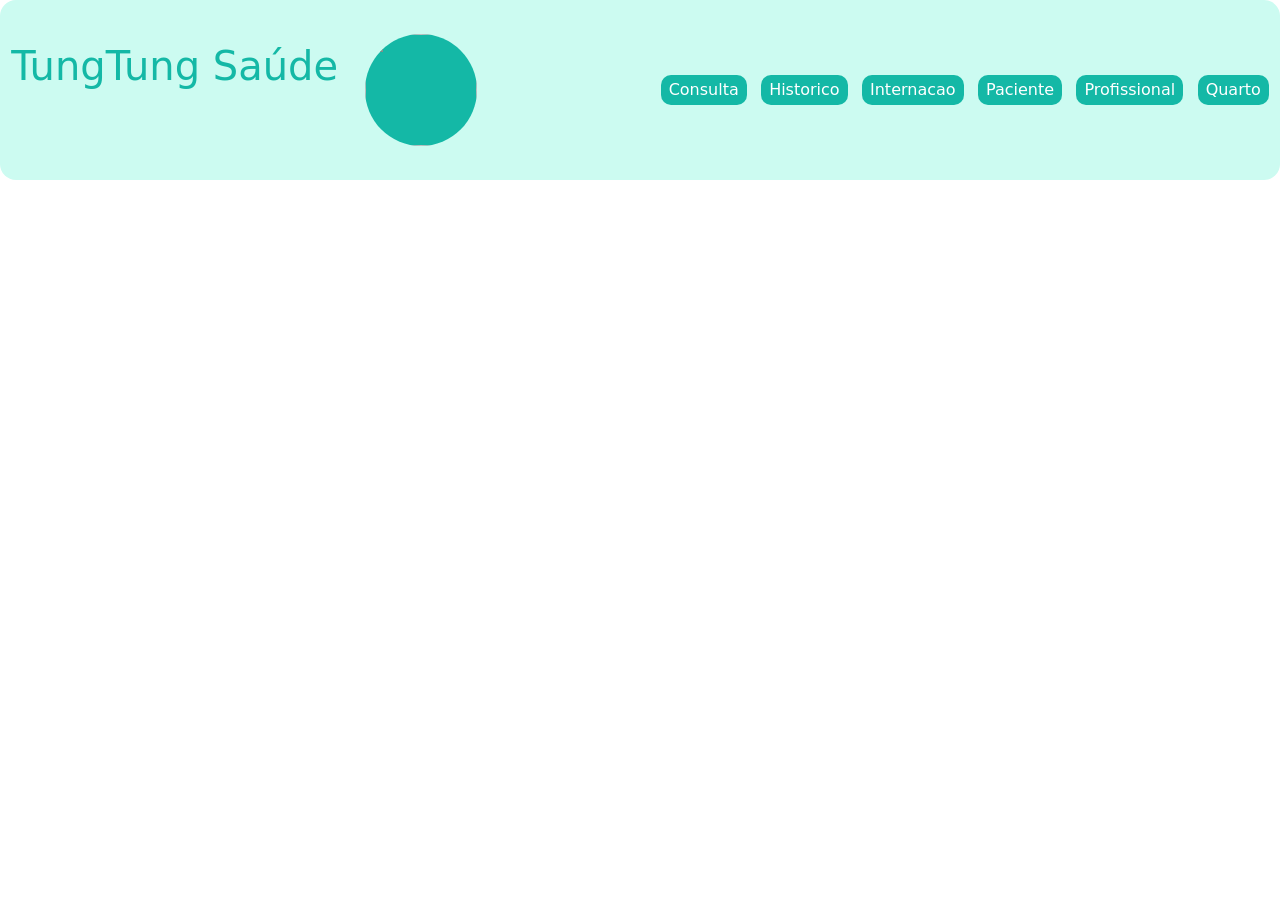
==== frontend/pages/consulta.html @ 8157d256 "feat: Cria estrutura base de consulta.html e injeta header-base" ====
<!DOCTYPE html>
<html lang="en">
<head>
    <meta charset="UTF-8">
    <meta name="viewport" content="width=device-width, initial-scale=1.0">
    <title>Document</title>
    <link rel="stylesheet" href="../assets/css/style.css">
    <link rel="stylesheet" href="../assets/css/pages/consulta.css">
    <script type="module" defer src="../assets/js/script.js"></script>
    <script type="module" defer src="../assets/js/pages/consulta.js"></script>
</head>
<body>
<div data-componente="header-base"></div>

</footer>
</body>
</html>
---- frontend/assets/css/style.css ----
/* reset */
@import url(reset.css);


/* carrega variaveis */
@import url(var.css);

/* carrega estruturas base */
@import url(estruturas-base/footer.css);
@import url(estruturas-base/header.css);
@import url(estruturas-base/main.css);
@import url(estruturas-base/nav.css);
@import url(estruturas-base/section.css);

/* Bootstrap */
@import url("https://cdn.jsdelivr.net/npm/bootstrap@5.3.8/dist/css/bootstrap.min.css");

/* Carrega componentes */
@import url(componentes/botao-base.css);
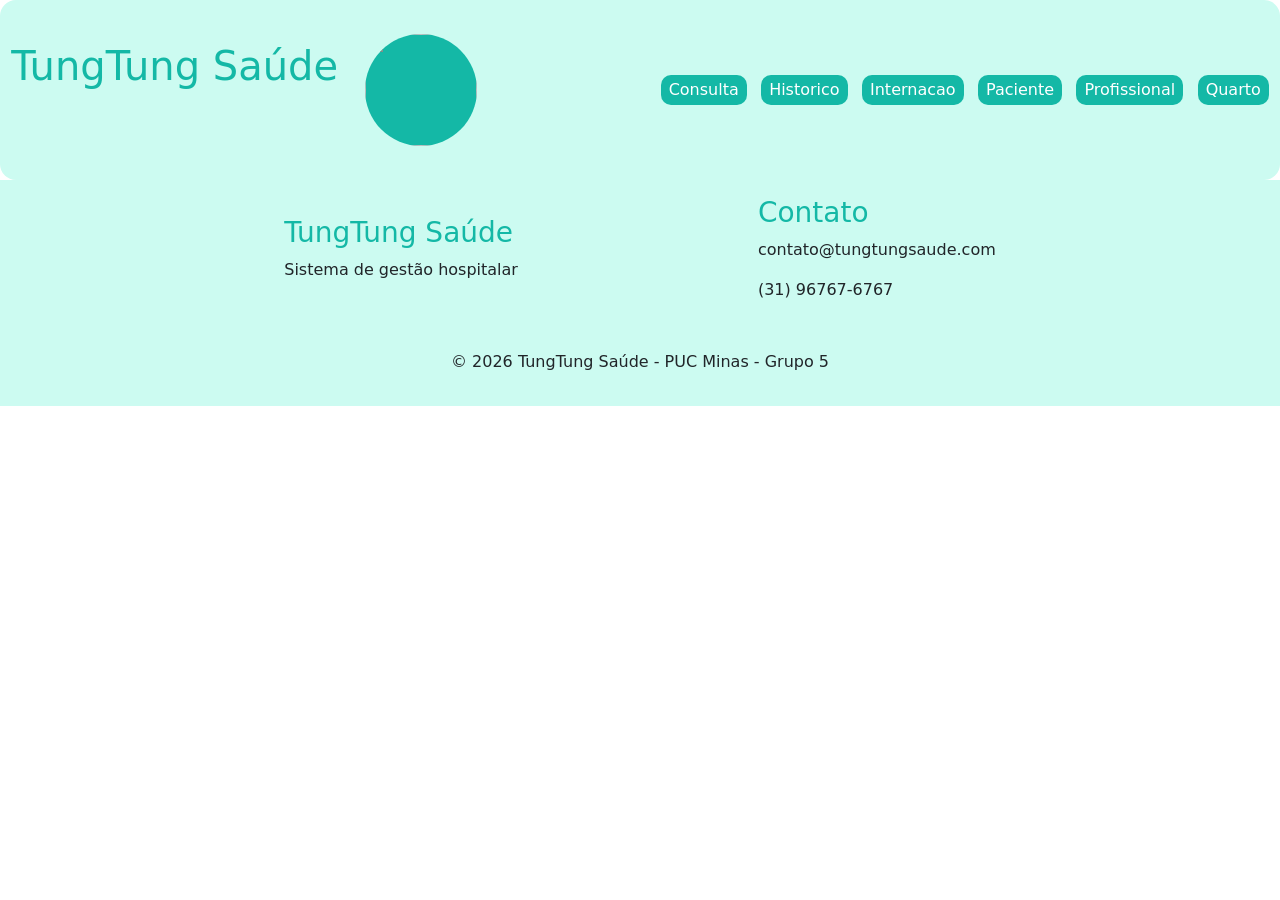
==== commit 8644a91b: "feat: Adiciona header-base e footer-base" ====
--- a/frontend/pages/consulta.html
+++ b/frontend/pages/consulta.html
@@ -10,8 +10,8 @@
     <script type="module" defer src="../assets/js/pages/consulta.js"></script>
 </head>
 <body>
-<div data-componente="header-base"></div>
-
-</footer>
+    <div data-componente="header-base"></div>
+    <main></main>
+    <div data-componente="footer-base"></div>
 </body>
-</html>+</html>
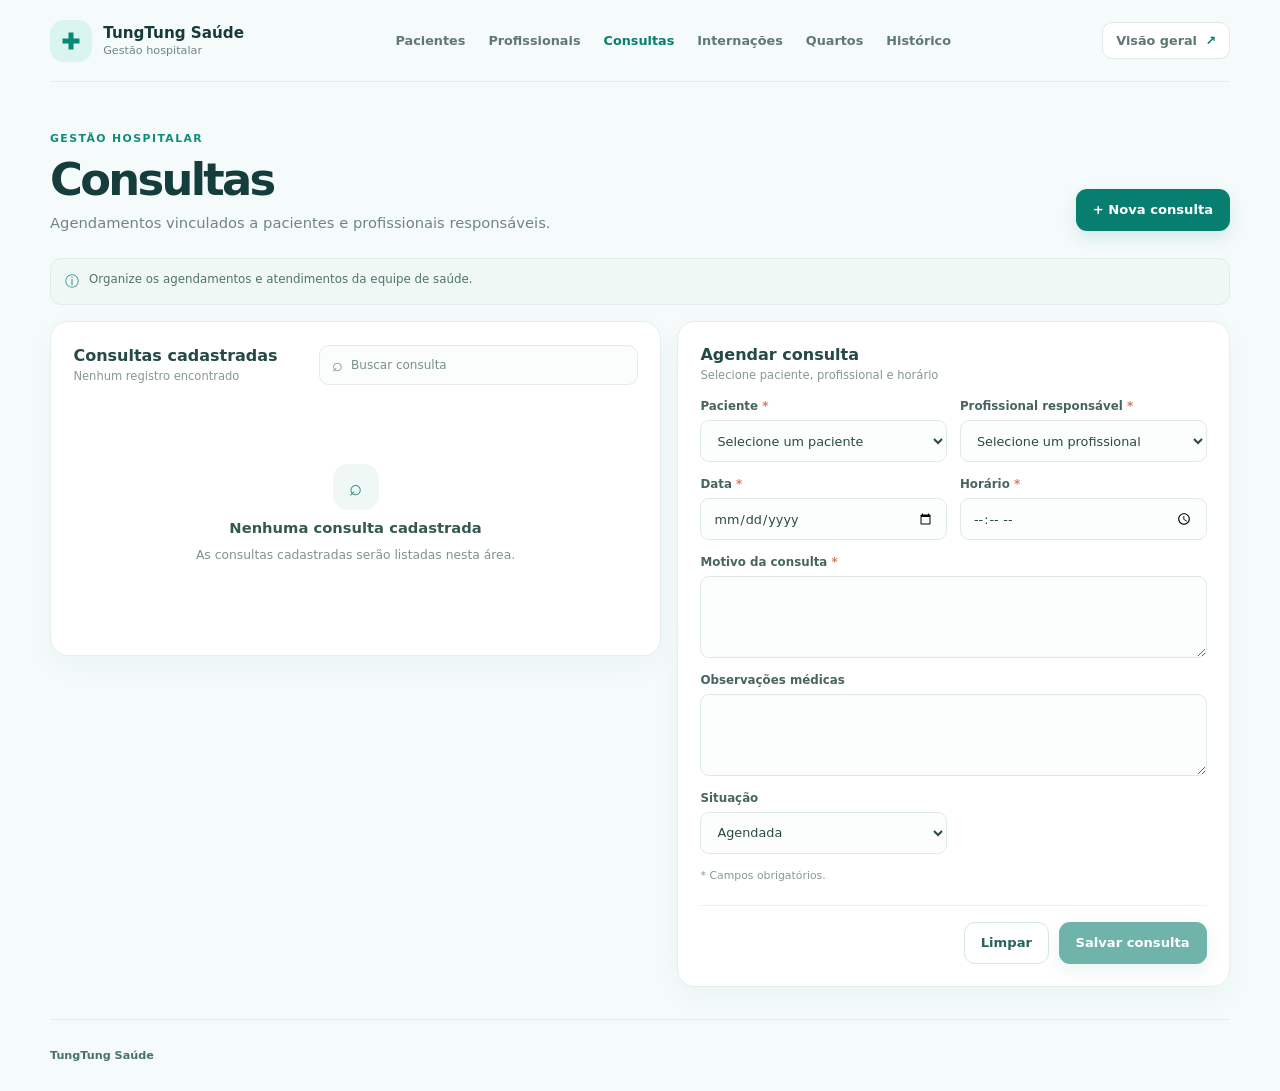
==== commit 99aaa7e9: "Add files via upload" ====
--- a/frontend/pages/consulta.html
+++ b/frontend/pages/consulta.html
@@ -1,17 +1,47 @@
 <!DOCTYPE html>
-<html lang="en">
+<html lang="pt-BR">
 <head>
     <meta charset="UTF-8">
     <meta name="viewport" content="width=device-width, initial-scale=1.0">
-    <title>Document</title>
+    <meta name="theme-color" content="#f4fbfa">
+    <title>Consultas | TungTung Saúde</title>
     <link rel="stylesheet" href="../assets/css/style.css">
-    <link rel="stylesheet" href="../assets/css/pages/consulta.css">
-    <script type="module" defer src="../assets/js/script.js"></script>
-    <script type="module" defer src="../assets/js/pages/consulta.js"></script>
 </head>
-<body>
-    <div data-componente="header-base"></div>
-    <main></main>
-    <div data-componente="footer-base"></div>
+<body class="hospital-page">
+    <a class="app-skip-link" href="#app-content">Pular para o conteúdo</a>
+    <header class="app-topbar">
+        <a class="app-brand" href="../index.html"><span class="app-brand__mark" aria-hidden="true"><svg viewBox="0 0 48 48" focusable="false"><path d="M19 7h10v12h12v10H29v12H19V29H7V19h12z" /></svg></span><span><strong>TungTung Saúde</strong><small>Gestão hospitalar</small></span></a>
+        <nav class="app-nav" aria-label="Navegação principal">
+            <a href="paciente.html">Pacientes</a><a href="profissional.html">Profissionais</a><a href="consulta.html" aria-current="page">Consultas</a><a href="internacao.html">Internações</a><a href="quarto.html">Quartos</a><a href="historico.html">Histórico</a>
+        </nav>
+        <a class="app-home-link" href="../index.html">Visão geral <span aria-hidden="true">↗</span></a>
+    </header>
+    <main id="app-content" class="app-main">
+        <div class="app-heading"><div><p class="app-eyebrow">GESTÃO HOSPITALAR</p><h1>Consultas</h1><p class="app-heading__description">Agendamentos vinculados a pacientes e profissionais responsáveis.</p></div><a class="app-button app-button--primary" href="#cadastro">+ Nova consulta</a></div>
+        <div class="app-info-notice"><span aria-hidden="true">ⓘ</span><span>Organize os agendamentos e atendimentos da equipe de saúde.</span></div>
+        <div class="app-content-grid">
+            <section class="app-panel" aria-labelledby="consultation-list-title">
+                <div class="app-toolbar"><div><h2>Consultas cadastradas</h2><p class="app-record-count">Nenhum registro encontrado</p></div><label class="app-search"><span aria-hidden="true">⌕</span><span class="visually-hidden">Buscar consulta</span><input type="search" aria-label="Busca de consultas"></label></div>
+                <div class="app-empty"><span class="app-empty__icon" aria-hidden="true">⌕</span><strong>Nenhuma consulta cadastrada</strong><p>As consultas cadastradas serão listadas nesta área.</p></div>
+            </section>
+            <section id="cadastro" class="app-panel" aria-labelledby="consultation-form-title">
+                <div class="app-toolbar"><div><h2 id="consultation-form-title">Agendar consulta</h2><p class="app-record-count">Selecione paciente, profissional e horário</p></div></div>
+                <form class="app-form app-form--plain" aria-label="Formulário de consulta">
+                    <div class="app-form__fields">
+                        <div class="app-field"><label for="consultation-patient">Paciente <span aria-hidden="true">*</span></label><select id="consultation-patient" name="patient" required><option value="" selected>Selecione um paciente</option></select></div>
+                        <div class="app-field"><label for="consultation-professional">Profissional responsável <span aria-hidden="true">*</span></label><select id="consultation-professional" name="professional" required><option value="" selected>Selecione um profissional</option></select></div>
+                        <div class="app-field"><label for="consultation-date">Data <span aria-hidden="true">*</span></label><input id="consultation-date" name="date" type="date" required></div>
+                        <div class="app-field"><label for="consultation-time">Horário <span aria-hidden="true">*</span></label><input id="consultation-time" name="time" type="time" required></div>
+                        <div class="app-field app-field--wide"><label for="consultation-reason">Motivo da consulta <span aria-hidden="true">*</span></label><textarea id="consultation-reason" name="reason" rows="2" required></textarea></div>
+                        <div class="app-field app-field--wide"><label for="consultation-notes">Observações médicas</label><textarea id="consultation-notes" name="notes" rows="2"></textarea></div>
+                        <div class="app-field"><label for="consultation-status">Situação</label><select id="consultation-status" name="status"><option>Agendada</option><option>Realizada</option><option>Cancelada</option></select></div>
+                    </div>
+                    <p class="app-form-hint">* Campos obrigatórios.</p>
+                    <div class="app-form__actions"><button class="app-button app-button--secondary" type="reset">Limpar</button><button class="app-button app-button--primary" type="button" disabled>Salvar consulta</button></div>
+                </form>
+            </section>
+        </div>
+    </main>
+    <footer class="app-footer"><a href="../index.html">TungTung Saúde</a></footer>
 </body>
-</html>
+</html>
--- a/frontend/assets/css/style.css
+++ b/frontend/assets/css/style.css
@@ -1,20 +1,1509 @@
-
-/* reset */
-@import url(reset.css);
-
-
-/* carrega variaveis */
-@import url(var.css);
-
-/* carrega estruturas base */
-@import url(estruturas-base/footer.css);
-@import url(estruturas-base/header.css);
-@import url(estruturas-base/main.css);
-@import url(estruturas-base/nav.css);
-@import url(estruturas-base/section.css);
-
-/* Bootstrap */
-@import url("https://cdn.jsdelivr.net/npm/bootstrap@5.3.8/dist/css/bootstrap.min.css");
-
-/* Carrega componentes */
-@import url(componentes/botao-base.css);+/* Base única de estilos para a página inicial e os módulos do sistema. */
+*,
+*::before,
+*::after {
+	box-sizing: border-box;
+}
+
+:root {
+	--font-size-small: 1rem;
+	--font-size-medium: 2rem;
+	--font-size-large: 3rem;
+	--color-primary: #14b8a6;
+	--color-primary-dark: #0f766e;
+	--color-primary-light: #ccfbf1;
+	--color-secondary: #279af1;
+	--color-secondary-dark: #1871b5;
+	--color-secondary-light: #78bef4;
+	--color-success: #16a34a;
+	--color-warning: #f59e0b;
+	--color-danger: #dc2626;
+	--color-info: #0ea5e9;
+}
+
+html {
+	scroll-behavior: smooth;
+}
+
+body {
+	min-height: 100vh;
+	margin: 0;
+}
+
+/* Página inicial do sistema hospitalar */
+.home-page {
+	--home-ink: #173b3b;
+	--home-muted: #718484;
+	--home-line: #e5efed;
+	--home-surface: #ffffff;
+	--home-background: #f4fbfa;
+	display: flex;
+	flex-direction: column;
+	min-height: 100vh;
+	background: var(--home-background);
+	color: var(--home-ink);
+	font-family: Inter, ui-sans-serif, system-ui, -apple-system, BlinkMacSystemFont, "Segoe UI", sans-serif;
+}
+
+.home-page a {
+	text-decoration: none;
+}
+
+.home-skip-link {
+	position: absolute;
+	top: -4rem;
+	left: 1rem;
+	z-index: 20;
+	padding: 0.75rem 1rem;
+	border-radius: 0.75rem;
+	background: #ffffff;
+	color: var(--home-ink);
+}
+
+.home-skip-link:focus {
+	top: 1rem;
+}
+
+.home-header,
+.home-main,
+.home-footer {
+	width: min(1180px, calc(100% - 3rem));
+	margin-inline: auto;
+}
+
+.home-header {
+	display: flex;
+	min-height: 88px;
+	align-items: center;
+	justify-content: space-between;
+	gap: 1.5rem;
+	border-bottom: 1px solid rgba(22, 85, 78, 0.08);
+}
+
+.home-brand {
+	display: inline-flex;
+	flex-shrink: 0;
+	align-items: center;
+	gap: 0.75rem;
+	color: var(--home-ink);
+}
+
+.home-brand__mark {
+	display: grid;
+	width: 42px;
+	height: 42px;
+	place-items: center;
+	border-radius: 14px;
+	background: #d9f5ee;
+	color: #078978;
+}
+
+.home-brand__mark svg {
+	width: 24px;
+	height: 24px;
+	fill: currentColor;
+}
+
+.home-brand__text,
+.home-brand__text strong,
+.home-brand__text span {
+	display: block;
+}
+
+.home-brand__text strong {
+	font-size: 0.98rem;
+	font-weight: 750;
+	letter-spacing: -0.03em;
+}
+
+.home-brand__text span {
+	margin-top: 0.12rem;
+	color: var(--home-muted);
+	font-size: 0.72rem;
+}
+
+.home-nav {
+	display: flex;
+	align-items: center;
+	gap: clamp(1rem, 2.5vw, 2.2rem);
+}
+
+.home-nav__link {
+	padding-block: 0.5rem;
+	color: #617775;
+	font-size: 0.87rem;
+	font-weight: 600;
+	transition: color 160ms ease;
+}
+
+.home-nav__link:hover,
+.home-nav__link--active {
+	color: #087e70;
+}
+
+.home-header__action,
+.home-button {
+	display: inline-flex;
+	min-height: 44px;
+	align-items: center;
+	justify-content: center;
+	gap: 0.55rem;
+	padding: 0.7rem 1.1rem;
+	border: 1px solid transparent;
+	border-radius: 12px;
+	font-size: 0.86rem;
+	font-weight: 700;
+	transition: transform 160ms ease, background-color 160ms ease, box-shadow 160ms ease;
+}
+
+.home-header__action,
+.home-button--primary {
+	background: #087e70;
+	color: #ffffff;
+	box-shadow: 0 8px 18px rgba(8, 126, 112, 0.14);
+}
+
+.home-header__action:hover,
+.home-button--primary:hover {
+	transform: translateY(-2px);
+	background: #06695e;
+	color: #ffffff;
+	box-shadow: 0 10px 22px rgba(8, 126, 112, 0.2);
+}
+
+.home-header__action span {
+	font-size: 1.25rem;
+	font-weight: 400;
+	line-height: 0.8;
+}
+
+.home-main {
+	flex: 1;
+}
+
+.home-hero {
+	display: grid;
+	min-height: 430px;
+	grid-template-columns: 1.1fr 0.9fr;
+	align-items: center;
+	gap: 3rem;
+	padding-block: 3.5rem 3rem;
+}
+
+.home-eyebrow {
+	display: flex;
+	align-items: center;
+	gap: 0.55rem;
+	margin: 0 0 1rem;
+	color: #138b7c;
+	font-size: 0.7rem;
+	font-weight: 800;
+	letter-spacing: 0.13em;
+}
+
+.home-eyebrow > span {
+	width: 7px;
+	height: 7px;
+	border-radius: 50%;
+	background: #22b89b;
+	box-shadow: 0 0 0 4px rgba(34, 184, 155, 0.12);
+}
+
+.home-hero h1 {
+	margin: 0;
+	color: #153d3b;
+	font-size: clamp(2.35rem, 4.4vw, 3.9rem);
+	font-weight: 760;
+	letter-spacing: -0.065em;
+	line-height: 1.09;
+}
+
+.home-hero h1 span {
+	color: #159686;
+}
+
+.home-hero__description {
+	max-width: 510px;
+	margin: 1.25rem 0 0;
+	color: #687f7e;
+	font-size: 1rem;
+	line-height: 1.75;
+}
+
+.home-hero__actions {
+	display: flex;
+	flex-wrap: wrap;
+	gap: 0.75rem;
+	margin-top: 1.7rem;
+}
+
+.home-button--primary span,
+.home-integrity > a span {
+	font-size: 1.1rem;
+	transition: transform 160ms ease;
+}
+
+.home-button--primary:hover span,
+.home-integrity > a:hover span {
+	transform: translateX(3px);
+}
+
+.home-button--secondary {
+	border-color: #d5e7e3;
+	background: rgba(255, 255, 255, 0.72);
+	color: #28635c;
+}
+
+.home-button--secondary:hover {
+	transform: translateY(-2px);
+	border-color: #aad6cd;
+	background: #ffffff;
+	color: #087e70;
+}
+
+.home-hero__note {
+	display: flex;
+	align-items: center;
+	gap: 0.75rem;
+	margin-top: 2rem;
+}
+
+.home-hero__note-icon {
+	display: grid;
+	width: 30px;
+	height: 30px;
+	flex: 0 0 30px;
+	place-items: center;
+	border-radius: 50%;
+	background: #ddf4e9;
+	color: #138157;
+	font-size: 0.9rem;
+	font-weight: 800;
+}
+
+.home-hero__note p {
+	margin: 0;
+	color: #778987;
+	font-size: 0.76rem;
+	line-height: 1.5;
+}
+
+.home-hero__note strong {
+	color: #335b57;
+	font-size: 0.81rem;
+}
+
+.home-hero__visual {
+	position: relative;
+	display: grid;
+	min-height: 340px;
+	place-items: center;
+	isolation: isolate;
+}
+
+.home-hero__visual::before {
+	position: absolute;
+	z-index: -2;
+	width: min(340px, 90%);
+	aspect-ratio: 1;
+	border-radius: 50%;
+	background: linear-gradient(145deg, #d8f2ec, #e9f8f5 58%, #e0f3ef);
+	content: "";
+}
+
+.home-orbit {
+	position: absolute;
+	z-index: -1;
+	width: 360px;
+	height: 160px;
+	border: 1px solid rgba(19, 143, 127, 0.16);
+	border-radius: 50%;
+	transform: rotate(-32deg);
+}
+
+.home-orbit--inner {
+	width: 315px;
+	height: 130px;
+	transform: rotate(35deg);
+}
+
+.home-visual-card {
+	width: min(330px, 88%);
+	padding: 1.6rem;
+	border: 1px solid rgba(255, 255, 255, 0.9);
+	border-radius: 24px;
+	background: rgba(255, 255, 255, 0.9);
+	box-shadow: 0 24px 55px rgba(29, 90, 81, 0.15);
+	backdrop-filter: blur(12px);
+	transform: rotate(-2deg);
+}
+
+.home-visual-card__top {
+	display: flex;
+	align-items: center;
+	justify-content: space-between;
+}
+
+.home-visual-card__icon {
+	display: grid;
+	width: 42px;
+	height: 42px;
+	place-items: center;
+	border-radius: 14px;
+	background: #e0f5ef;
+	color: #0b927e;
+}
+
+.home-visual-card__icon svg {
+	width: 24px;
+	fill: currentColor;
+}
+
+.home-visual-card__tag {
+	padding: 0.4rem 0.65rem;
+	border-radius: 20px;
+	background: #eff9f5;
+	color: #26816e;
+	font-size: 0.65rem;
+	font-weight: 700;
+}
+
+.home-visual-card h2 {
+	margin: 1.35rem 0 0.45rem;
+	color: #1c4642;
+	font-size: 1.32rem;
+	font-weight: 750;
+	letter-spacing: -0.04em;
+	line-height: 1.25;
+}
+
+.home-visual-card > p {
+	margin: 0;
+	color: #718583;
+	font-size: 0.78rem;
+	line-height: 1.65;
+}
+
+.home-visual-card__flow {
+	display: flex;
+	align-items: center;
+	justify-content: space-between;
+	gap: 0.4rem;
+	margin-top: 1.35rem;
+	padding-top: 1rem;
+	border-top: 1px solid #edf2f0;
+	color: #3d6761;
+	font-size: 0.62rem;
+	font-weight: 700;
+}
+
+.home-visual-card__flow i {
+	width: 20px;
+	height: 1px;
+	background: #a6d9ce;
+}
+
+.home-floating {
+	position: absolute;
+	display: grid;
+	width: 38px;
+	height: 38px;
+	place-items: center;
+	border: 1px solid rgba(255, 255, 255, 0.9);
+	border-radius: 13px;
+	background: #ffffff;
+	box-shadow: 0 8px 25px rgba(30, 97, 84, 0.12);
+	color: #16a18c;
+	font-size: 1.4rem;
+	font-weight: 400;
+}
+
+.home-floating--top {
+	top: 14%;
+	right: 8%;
+}
+
+.home-floating--bottom {
+	bottom: 13%;
+	left: 7%;
+	color: #efae4a;
+	font-size: 1.1rem;
+}
+
+.home-modules {
+	padding-block: 1rem 3.25rem;
+}
+
+.home-section-heading {
+	display: flex;
+	align-items: end;
+	justify-content: space-between;
+	gap: 1rem;
+	margin-bottom: 1.3rem;
+}
+
+.home-section-heading .home-eyebrow {
+	margin-bottom: 0.45rem;
+}
+
+.home-section-heading h2 {
+	margin: 0;
+	color: #1a4140;
+	font-size: 1.65rem;
+	font-weight: 750;
+	letter-spacing: -0.045em;
+}
+
+.home-section-heading > div > p:last-child {
+	margin: 0.4rem 0 0;
+	color: var(--home-muted);
+	font-size: 0.88rem;
+}
+
+.home-section-heading__hint {
+	padding: 0.4rem 0.7rem;
+	border: 1px solid #dcebe7;
+	border-radius: 20px;
+	color: #64807a;
+	font-size: 0.7rem;
+	font-weight: 700;
+}
+
+.home-module-grid {
+	display: grid;
+	grid-template-columns: repeat(3, minmax(0, 1fr));
+	gap: 0.85rem;
+}
+
+.home-module-card {
+	display: flex;
+	min-height: 104px;
+	align-items: center;
+	gap: 0.9rem;
+	padding: 1.1rem;
+	border: 1px solid #e6efed;
+	border-radius: 16px;
+	background: var(--home-surface);
+	box-shadow: 0 4px 14px rgba(30, 78, 73, 0.025);
+	transition: transform 170ms ease, border-color 170ms ease, box-shadow 170ms ease;
+}
+
+.home-module-card:hover {
+	transform: translateY(-3px);
+	border-color: #b9ded5;
+	box-shadow: 0 14px 28px rgba(30, 78, 73, 0.09);
+}
+
+.home-module-card__icon {
+	display: grid;
+	width: 46px;
+	height: 46px;
+	flex: 0 0 46px;
+	place-items: center;
+	border-radius: 15px;
+}
+
+.home-module-card__icon svg {
+	width: 23px;
+	fill: currentColor;
+}
+
+.home-module-card__icon--teal { background: #e3f7f1; color: #118976; }
+.home-module-card__icon--blue { background: #e8f2ff; color: #3477c3; }
+.home-module-card__icon--purple { background: #f0ebff; color: #7960c6; }
+.home-module-card__icon--orange { background: #fff1e3; color: #d88536; }
+.home-module-card__icon--green { background: #e9f5e8; color: #598e50; }
+.home-module-card__icon--pink { background: #ffedf1; color: #cf6880; }
+
+.home-module-card__body {
+	display: grid;
+	min-width: 0;
+	gap: 0.28rem;
+}
+
+.home-module-card__body strong {
+	color: #244946;
+	font-size: 0.91rem;
+	font-weight: 750;
+}
+
+.home-module-card__body > span {
+	color: #788987;
+	font-size: 0.73rem;
+	line-height: 1.4;
+}
+
+.home-module-card__arrow {
+	margin-left: auto;
+	color: #a4bab5;
+	font-size: 1.05rem;
+	transition: color 170ms ease, transform 170ms ease;
+}
+
+.home-module-card:hover .home-module-card__arrow {
+	transform: translate(2px, -2px);
+	color: #0b8b79;
+}
+
+.home-integrity {
+	display: flex;
+	align-items: center;
+	gap: 1rem;
+	margin-bottom: 3rem;
+	padding: 1.25rem 1.5rem;
+	border: 1px solid #dbeee8;
+	border-radius: 17px;
+	background: linear-gradient(100deg, #eaf8f3, #f3fbf8);
+}
+
+.home-integrity__icon {
+	display: grid;
+	width: 42px;
+	height: 42px;
+	flex: 0 0 42px;
+	place-items: center;
+	border-radius: 14px;
+	background: #d7f1e7;
+	color: #12866f;
+	font-size: 1.2rem;
+}
+
+.home-integrity > div {
+	flex: 1;
+}
+
+.home-integrity strong {
+	color: #28564f;
+	font-size: 0.88rem;
+}
+
+.home-integrity p {
+	margin: 0.25rem 0 0;
+	color: #718781;
+	font-size: 0.76rem;
+}
+
+.home-integrity > a {
+	display: inline-flex;
+	align-items: center;
+	gap: 0.45rem;
+	color: #087e70;
+	font-size: 0.78rem;
+	font-weight: 750;
+	white-space: nowrap;
+}
+
+.home-footer {
+	display: flex;
+	min-height: 82px;
+	align-items: center;
+	justify-content: space-between;
+	gap: 1rem;
+	border-top: 1px solid rgba(22, 85, 78, 0.08);
+}
+
+.home-brand--footer .home-brand__text strong {
+	font-size: 0.83rem;
+}
+
+.home-brand--footer .home-brand__text span,
+.home-footer > p {
+	color: #879896;
+	font-size: 0.69rem;
+}
+
+.home-footer > p {
+	margin: 0;
+}
+
+.home-page a:focus-visible {
+	outline: 3px solid #51b9a5;
+	outline-offset: 3px;
+}
+
+@media (max-width: 850px) {
+	.home-header,
+	.home-main,
+	.home-footer {
+		width: min(100% - 2rem, 700px);
+	}
+
+	.home-header {
+		flex-wrap: wrap;
+		padding-block: 1rem;
+	}
+
+	.home-nav {
+		order: 3;
+		width: 100%;
+		justify-content: center;
+		padding-top: 0.4rem;
+	}
+
+	.home-hero {
+		min-height: 0;
+		grid-template-columns: 1fr 0.8fr;
+		gap: 1rem;
+		padding-block: 3rem 2rem;
+	}
+
+	.home-hero__visual {
+		min-height: 280px;
+	}
+
+	.home-visual-card {
+		padding: 1.25rem;
+	}
+
+	.home-orbit {
+		width: 290px;
+	}
+
+	.home-module-grid {
+		grid-template-columns: repeat(2, minmax(0, 1fr));
+	}
+}
+
+@media (max-width: 600px) {
+	.home-header,
+	.home-main,
+	.home-footer {
+		width: calc(100% - 2rem);
+	}
+
+	.home-header {
+		gap: 0.75rem;
+	}
+
+	.home-header__action {
+		min-height: 40px;
+		padding-inline: 0.75rem;
+		font-size: 0.75rem;
+	}
+
+	.home-nav {
+		justify-content: space-between;
+		gap: 0.5rem;
+	}
+
+	.home-nav__link {
+		font-size: 0.75rem;
+	}
+
+	.home-hero {
+		grid-template-columns: 1fr;
+		gap: 0.5rem;
+		padding-top: 2.5rem;
+	}
+
+	.home-hero h1 {
+		font-size: clamp(2.4rem, 11vw, 3.25rem);
+	}
+
+	.home-hero__description {
+		font-size: 0.93rem;
+	}
+
+	.home-hero__visual {
+		min-height: 300px;
+		margin-top: 0.25rem;
+	}
+
+	.home-visual-card {
+		width: min(330px, 84%);
+	}
+
+	.home-section-heading h2 {
+		font-size: 1.45rem;
+	}
+
+	.home-section-heading__hint {
+		display: none;
+	}
+
+	.home-module-grid {
+		grid-template-columns: 1fr;
+		gap: 0.65rem;
+	}
+
+	.home-module-card {
+		min-height: 88px;
+	}
+
+	.home-integrity {
+		align-items: flex-start;
+		flex-wrap: wrap;
+		padding: 1rem;
+	}
+
+	.home-integrity > div {
+		flex-basis: calc(100% - 60px);
+	}
+
+	.home-integrity > a {
+		margin-left: 3.5rem;
+	}
+
+	.home-footer {
+		align-items: flex-start;
+		flex-direction: column;
+		justify-content: center;
+		padding-block: 1.1rem;
+	}
+}
+
+@media (prefers-reduced-motion: reduce) {
+	.home-page *,
+	.home-page *::before,
+	.home-page *::after {
+		scroll-behavior: auto !important;
+		transition-duration: 0.01ms !important;
+	}
+}
+
+/* Telas internas do sistema */
+.hospital-page {
+	--app-ink: #173b3b;
+	--app-muted: #718484;
+	--app-line: #e5efed;
+	--app-primary: #087e70;
+	--app-background: #f4fbfa;
+	display: flex;
+	min-height: 100vh;
+	flex-direction: column;
+	background: var(--app-background);
+	color: var(--app-ink);
+	font-family: Inter, ui-sans-serif, system-ui, -apple-system, BlinkMacSystemFont, "Segoe UI", sans-serif;
+}
+
+.hospital-page #hospital-app {
+	display: flex;
+	min-height: 100vh;
+	flex-direction: column;
+}
+
+.hospital-page [hidden] {
+	display: none !important;
+}
+
+.app-skip-link {
+	position: absolute;
+	top: -4rem;
+	left: 1rem;
+	z-index: 20;
+	padding: 0.75rem 1rem;
+	border-radius: 0.75rem;
+	background: #fff;
+	color: var(--app-ink);
+}
+
+.app-skip-link:focus {
+	top: 1rem;
+}
+
+.app-topbar,
+.app-main,
+.app-footer {
+	width: min(1180px, calc(100% - 3rem));
+	margin-inline: auto;
+}
+
+.app-topbar {
+	display: flex;
+	min-height: 82px;
+	align-items: center;
+	justify-content: space-between;
+	gap: 1.25rem;
+	border-bottom: 1px solid rgba(22, 85, 78, 0.08);
+}
+
+.app-brand {
+	display: inline-flex;
+	flex-shrink: 0;
+	align-items: center;
+	gap: 0.7rem;
+	color: var(--app-ink);
+	text-decoration: none;
+}
+
+.app-brand__mark {
+	display: grid;
+	width: 42px;
+	height: 42px;
+	place-items: center;
+	border-radius: 14px;
+	background: #d9f5ee;
+	color: #078978;
+}
+
+.app-brand__mark svg {
+	width: 24px;
+	height: 24px;
+	fill: currentColor;
+}
+
+.app-brand > span:last-child {
+	display: grid;
+	gap: 0.1rem;
+}
+
+.app-brand strong {
+	font-size: 0.95rem;
+	font-weight: 750;
+}
+
+.app-brand small {
+	color: var(--app-muted);
+	font-size: 0.7rem;
+}
+
+.app-nav {
+	display: flex;
+	align-items: center;
+	gap: clamp(0.75rem, 1.8vw, 1.5rem);
+}
+
+.app-nav a,
+.app-home-link {
+	color: #617775;
+	font-size: 0.8rem;
+	font-weight: 650;
+	text-decoration: none;
+	white-space: nowrap;
+}
+
+.app-nav a:hover,
+.app-nav a[aria-current="page"] {
+	color: var(--app-primary);
+}
+
+.app-home-link {
+	padding: 0.6rem 0.8rem;
+	border: 1px solid #dcebe7;
+	border-radius: 10px;
+	background: #fff;
+}
+
+.app-home-link span {
+	margin-left: 0.25rem;
+	color: var(--app-primary);
+}
+
+.app-main {
+	flex: 1;
+	padding-block: 3.15rem 2rem;
+}
+
+.app-heading {
+	display: flex;
+	align-items: end;
+	justify-content: space-between;
+	gap: 1rem;
+	margin-bottom: 1.7rem;
+}
+
+.app-eyebrow {
+	margin: 0 0 0.45rem;
+	color: #138b7c;
+	font-size: 0.68rem;
+	font-weight: 800;
+	letter-spacing: 0.13em;
+}
+
+.app-heading h1 {
+	margin: 0;
+	color: #153d3b;
+	font-size: clamp(2rem, 4vw, 2.8rem);
+	font-weight: 760;
+	letter-spacing: -0.06em;
+}
+
+.app-heading__description {
+	margin: 0.5rem 0 0;
+	color: var(--app-muted);
+	font-size: 0.92rem;
+}
+
+.app-button {
+	display: inline-flex;
+	min-height: 42px;
+	align-items: center;
+	justify-content: center;
+	gap: 0.45rem;
+	padding: 0.65rem 1rem;
+	border: 1px solid transparent;
+	border-radius: 11px;
+	cursor: pointer;
+	font: inherit;
+	font-size: 0.82rem;
+	font-weight: 700;
+	text-decoration: none;
+	transition: transform 150ms ease, background-color 150ms ease, border-color 150ms ease;
+}
+
+.app-button:hover {
+	transform: translateY(-1px);
+}
+
+.app-button--primary {
+	background: var(--app-primary);
+	box-shadow: 0 7px 16px rgba(8, 126, 112, 0.13);
+	color: #fff;
+}
+
+.app-button--primary:hover {
+	background: #06695e;
+	color: #fff;
+}
+
+.app-button--primary > span {
+	font-size: 1.2rem;
+	font-weight: 400;
+}
+
+.app-button--secondary {
+	border-color: #d5e7e3;
+	background: #fff;
+	color: #28635c;
+}
+
+.app-button--secondary:hover {
+	border-color: #aad6cd;
+	color: var(--app-primary);
+}
+
+.app-info-notice {
+	display: flex;
+	align-items: flex-start;
+	gap: 0.6rem;
+	margin-bottom: 1rem;
+	padding: 0.75rem 0.9rem;
+	border: 1px solid #dfeeea;
+	border-radius: 11px;
+	background: #eff8f5;
+	color: #52736d;
+	font-size: 0.74rem;
+	line-height: 1.5;
+}
+
+.app-info-notice > span:first-child {
+	color: #148875;
+	font-size: 0.9rem;
+}
+
+.app-panel {
+	min-height: 330px;
+	padding: 1.4rem;
+	border: 1px solid var(--app-line);
+	border-radius: 18px;
+	background: #fff;
+	box-shadow: 0 10px 30px rgba(30, 78, 73, 0.035);
+}
+
+.app-toolbar {
+	display: flex;
+	align-items: center;
+	justify-content: space-between;
+	gap: 1rem;
+	margin-bottom: 1.1rem;
+}
+
+.app-toolbar h2 {
+	margin: 0;
+	color: #244946;
+	font-size: 1rem;
+	font-weight: 750;
+}
+
+.app-record-count {
+	margin: 0.25rem 0 0;
+	color: #879896;
+	font-size: 0.72rem;
+}
+
+.app-filters {
+	display: flex;
+	align-items: center;
+	gap: 0.6rem;
+}
+
+.app-search{
+    font-size: 12px;
+}
+
+.app-search,
+.app-filter-select {
+	display: flex;
+	min-height: 40px;
+	align-items: center;
+	gap: 0.5rem;
+	padding-inline: 0.75rem;
+	border: 1px solid #e3ecea;
+	border-radius: 10px;
+	background: #fbfdfc;
+	color: #78908b;
+}
+
+.app-search > span:first-child {
+	font-size: 1.1rem;
+}
+
+.app-search input,
+.app-filter-select select {
+	min-width: 170px;
+	border: 0;
+	outline: 0;
+	background: transparent;
+	color: #365852;
+	font: inherit;
+	font-size: 0.78rem;
+}
+
+.app-filter-select select {
+	min-width: 150px;
+}
+
+.app-search:focus-within,
+.app-filter-select:focus-within {
+	border-color: #7bcabb;
+	box-shadow: 0 0 0 3px rgba(81, 185, 165, 0.12);
+}
+
+.app-table-wrap {
+	overflow-x: auto;
+	width: 100%;
+}
+
+.app-table {
+	width: 100%;
+	border-collapse: collapse;
+	text-align: left;
+}
+
+.app-table th {
+	padding: 0.8rem 0.7rem;
+	border-bottom: 1px solid #e9f0ee;
+	color: #82918f;
+	font-size: 0.67rem;
+	font-weight: 750;
+	letter-spacing: 0.04em;
+	text-transform: uppercase;
+	white-space: nowrap;
+}
+
+.app-table td {
+	max-width: 260px;
+	padding: 0.95rem 0.7rem;
+	border-bottom: 1px solid #f0f4f3;
+	color: #617572;
+	font-size: 0.78rem;
+	line-height: 1.5;
+	vertical-align: middle;
+}
+
+.app-table tr:last-child td {
+	border-bottom: 0;
+}
+
+.app-table__primary {
+	color: #294a46 !important;
+	font-weight: 700;
+}
+
+.app-status {
+	display: inline-flex;
+	padding: 0.32rem 0.55rem;
+	border-radius: 20px;
+	background: #eaf7f1;
+	color: #278261;
+	font-size: 0.66rem;
+	font-weight: 750;
+	white-space: nowrap;
+}
+
+.app-status--pending {
+	background: #fff6df;
+	color: #9b741d;
+}
+
+.app-status--warning {
+	background: #fff0e6;
+	color: #a9602c;
+}
+
+.app-status--danger {
+	background: #fff0f0;
+	color: #a94e56;
+}
+
+.app-table__actions {
+	text-align: right;
+	white-space: nowrap;
+}
+
+.app-table__actions button {
+	margin-left: 0.25rem;
+	padding: 0.35rem 0.45rem;
+	border: 0;
+	border-radius: 7px;
+	background: transparent;
+	color: #147e70;
+	cursor: pointer;
+	font: inherit;
+	font-size: 0.7rem;
+	font-weight: 700;
+}
+
+.app-table__actions button:hover {
+	background: #edf8f5;
+}
+
+.app-table__actions .app-table__delete {
+	color: #ad5961;
+}
+
+.app-table__actions .app-table__delete:hover {
+	background: #fff1f1;
+}
+
+.app-empty {
+	display: grid;
+	min-height: 230px;
+	place-content: center;
+	justify-items: center;
+	gap: 0.6rem;
+	padding: 1.5rem;
+	text-align: center;
+}
+
+.app-empty__icon {
+	display: grid;
+	width: 46px;
+	height: 46px;
+	place-items: center;
+	border-radius: 15px;
+	background: #eff8f5;
+	color: #248d7b;
+	font-size: 1.4rem;
+}
+
+.app-empty strong {
+	color: #365852;
+	font-size: 0.92rem;
+}
+
+.app-empty p {
+	max-width: 350px;
+	margin: 0 0 0.4rem;
+	color: #81928f;
+	font-size: 0.77rem;
+	line-height: 1.55;
+}
+
+.app-footnote {
+	margin: 1rem 0 0;
+	color: #91a09d;
+	font-size: 0.69rem;
+}
+
+.app-footer {
+	display: flex;
+	min-height: 72px;
+	align-items: center;
+	justify-content: space-between;
+	gap: 1rem;
+	border-top: 1px solid rgba(22, 85, 78, 0.08);
+	color: #879896;
+	font-size: 0.7rem;
+}
+
+.app-footer a {
+	color: #47716a;
+	font-weight: 750;
+	text-decoration: none;
+}
+
+.app-dialog {
+	width: min(680px, calc(100% - 2rem));
+	max-height: min(90vh, 820px);
+	padding: 0;
+	border: 1px solid #dfeae7;
+	border-radius: 20px;
+	background: #fff;
+	box-shadow: 0 25px 80px rgba(20, 55, 50, 0.24);
+}
+
+.app-dialog::backdrop {
+	background: rgba(19, 48, 45, 0.42);
+	backdrop-filter: blur(3px);
+}
+
+.app-form {
+	max-height: inherit;
+	overflow-y: auto;
+	padding: 1.6rem;
+}
+
+.app-dialog__header {
+	display: flex;
+	align-items: flex-start;
+	justify-content: space-between;
+	gap: 1rem;
+	margin-bottom: 1.3rem;
+}
+
+.app-dialog__header h2 {
+	margin: 0;
+	color: #1a4140;
+	font-size: 1.45rem;
+	font-weight: 750;
+	letter-spacing: -0.04em;
+}
+
+.app-dialog__header > div > p:last-child {
+	margin: 0.35rem 0 0;
+	color: #718484;
+	font-size: 0.8rem;
+}
+
+.app-dialog__close {
+	width: 34px;
+	height: 34px;
+	border: 0;
+	border-radius: 10px;
+	background: #f2f7f6;
+	color: #5c7772;
+	cursor: pointer;
+	font-size: 1.35rem;
+}
+
+.app-form__fields {
+	display: grid;
+	grid-template-columns: repeat(2, minmax(0, 1fr));
+	gap: 0.95rem 0.8rem;
+}
+
+.app-field {
+	display: grid;
+	min-width: 0;
+	gap: 0.42rem;
+}
+
+.app-field--wide {
+	grid-column: 1 / -1;
+}
+
+.app-field label {
+	color: #476560;
+	font-size: 0.74rem;
+	font-weight: 700;
+}
+
+.app-field label span {
+	color: #d77a61;
+}
+
+.app-field input,
+.app-field select,
+.app-field textarea {
+	width: 100%;
+	min-height: 42px;
+	padding: 0.65rem 0.75rem;
+	border: 1px solid #dfeae7;
+	border-radius: 9px;
+	outline: 0;
+	background: #fcfefd;
+	color: #294a46;
+	font: inherit;
+	font-size: 0.8rem;
+}
+
+.app-field textarea {
+	min-height: 82px;
+	resize: vertical;
+}
+
+.app-field input:focus,
+.app-field select:focus,
+.app-field textarea:focus {
+	border-color: #73c6b6;
+	box-shadow: 0 0 0 3px rgba(81, 185, 165, 0.12);
+}
+
+.app-field input::placeholder,
+.app-field textarea::placeholder {
+	color: #a0afac;
+}
+
+.app-form__error {
+	margin: 1rem 0 0;
+	padding: 0.7rem 0.8rem;
+	border: 1px solid #f1d5d5;
+	border-radius: 9px;
+	background: #fff5f4;
+	color: #9f4848;
+	font-size: 0.76rem;
+}
+
+.app-form__actions {
+	display: flex;
+	justify-content: flex-end;
+	gap: 0.6rem;
+	margin-top: 1.3rem;
+	padding-top: 1rem;
+	border-top: 1px solid #edf2f0;
+}
+
+.app-content-grid {
+	display: grid;
+	grid-template-columns: minmax(0, 1.05fr) minmax(0, 0.95fr);
+	align-items: start;
+	gap: 1rem;
+}
+
+.app-form--plain {
+	max-height: none;
+	overflow: visible;
+	padding: 0;
+}
+
+.app-form--plain .app-form__fields {
+	margin-top: 0.2rem;
+}
+
+.app-form-hint {
+	margin: 0.85rem 0 0;
+	color: #899895;
+	font-size: 0.68rem;
+	line-height: 1.5;
+}
+
+.app-form--plain .app-form__actions button:disabled {
+	opacity: 0.58;
+	cursor: not-allowed;
+}
+
+.app-table__empty {
+	padding-block: 1.5rem !important;
+	color: #81928f !important;
+	text-align: center;
+}
+
+.hospital-page a:focus-visible,
+.hospital-page button:focus-visible {
+	outline: 3px solid #51b9a5;
+	outline-offset: 3px;
+}
+
+@media (max-width: 900px) {
+	.app-topbar,
+	.app-main,
+	.app-footer {
+		width: min(100% - 2rem, 760px);
+	}
+
+	.app-topbar {
+		flex-wrap: wrap;
+		padding-block: 0.8rem;
+	}
+
+	.app-nav {
+		order: 3;
+		width: 100%;
+		justify-content: space-between;
+		padding-top: 0.25rem;
+	}
+
+	.app-table {
+		min-width: 720px;
+	}
+
+	.app-content-grid {
+		grid-template-columns: 1fr;
+	}
+}
+
+@media (max-width: 600px) {
+	.app-topbar,
+	.app-main,
+	.app-footer {
+		width: calc(100% - 1.5rem);
+	}
+
+	.app-topbar {
+		gap: 0.7rem;
+	}
+
+	.app-nav {
+		gap: 0.35rem;
+	}
+
+	.app-nav a {
+		font-size: 0.68rem;
+	}
+
+	.app-home-link {
+		padding: 0.5rem 0.6rem;
+		font-size: 0.72rem;
+	}
+
+	.app-main {
+		padding-top: 2rem;
+	}
+
+	.app-heading {
+		align-items: flex-start;
+		flex-direction: column;
+		margin-bottom: 1.2rem;
+	}
+
+	.app-heading .app-button {
+		width: 100%;
+	}
+
+	.app-panel {
+		padding: 1rem 0.75rem;
+	}
+
+	.app-form--plain {
+		padding: 0;
+	}
+
+	.app-toolbar {
+		align-items: stretch;
+		flex-direction: column;
+	}
+
+	.app-filters {
+		align-items: stretch;
+		flex-direction: column;
+	}
+
+	.app-search input,
+	.app-filter-select select {
+		width: 100%;
+	}
+
+	.app-search,
+	.app-filter-select {
+		min-height: 42px;
+	}
+
+	.app-footer {
+		min-height: 64px;
+		font-size: 0.63rem;
+	}
+
+	.app-form {
+		padding: 1.15rem;
+	}
+
+	.app-form__fields {
+		grid-template-columns: 1fr;
+	}
+
+	.app-field--wide {
+		grid-column: auto;
+	}
+}
+
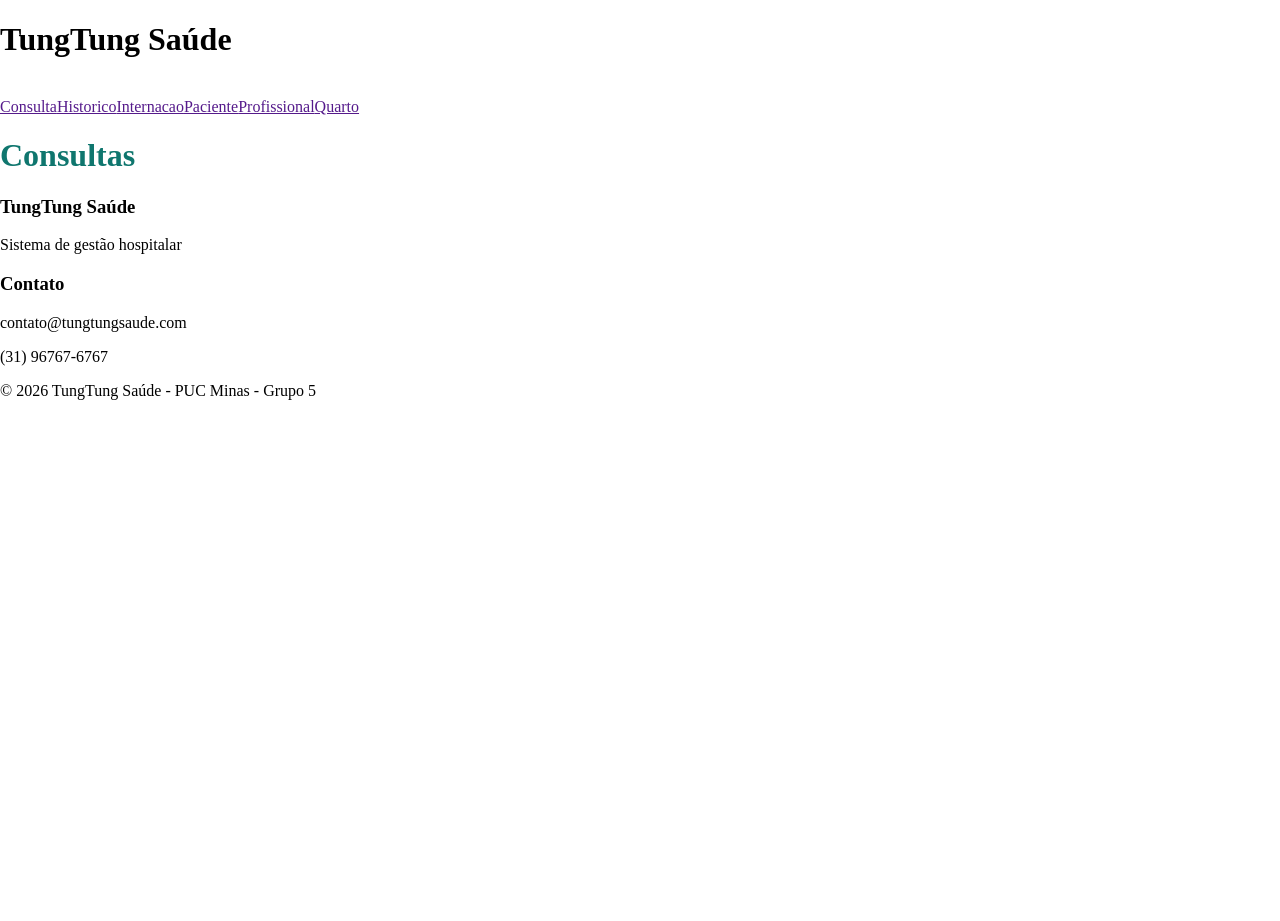
==== commit 246e0608: "feat: Adiciona estrutura básica de consulta" ====
--- a/frontend/pages/consulta.html
+++ b/frontend/pages/consulta.html
@@ -1,47 +1,21 @@
 <!DOCTYPE html>
-<html lang="pt-BR">
+<html lang="en">
 <head>
     <meta charset="UTF-8">
     <meta name="viewport" content="width=device-width, initial-scale=1.0">
-    <meta name="theme-color" content="#f4fbfa">
-    <title>Consultas | TungTung Saúde</title>
+    <title>Document</title>
     <link rel="stylesheet" href="../assets/css/style.css">
+    <link rel="stylesheet" href="../assets/css/pages/consulta.css">
+    <script type="module" defer src="../assets/js/script.js"></script>
+    <script type="module" defer src="../assets/js/pages/consulta.js"></script>
 </head>
-<body class="hospital-page">
-    <a class="app-skip-link" href="#app-content">Pular para o conteúdo</a>
-    <header class="app-topbar">
-        <a class="app-brand" href="../index.html"><span class="app-brand__mark" aria-hidden="true"><svg viewBox="0 0 48 48" focusable="false"><path d="M19 7h10v12h12v10H29v12H19V29H7V19h12z" /></svg></span><span><strong>TungTung Saúde</strong><small>Gestão hospitalar</small></span></a>
-        <nav class="app-nav" aria-label="Navegação principal">
-            <a href="paciente.html">Pacientes</a><a href="profissional.html">Profissionais</a><a href="consulta.html" aria-current="page">Consultas</a><a href="internacao.html">Internações</a><a href="quarto.html">Quartos</a><a href="historico.html">Histórico</a>
-        </nav>
-        <a class="app-home-link" href="../index.html">Visão geral <span aria-hidden="true">↗</span></a>
-    </header>
-    <main id="app-content" class="app-main">
-        <div class="app-heading"><div><p class="app-eyebrow">GESTÃO HOSPITALAR</p><h1>Consultas</h1><p class="app-heading__description">Agendamentos vinculados a pacientes e profissionais responsáveis.</p></div><a class="app-button app-button--primary" href="#cadastro">+ Nova consulta</a></div>
-        <div class="app-info-notice"><span aria-hidden="true">ⓘ</span><span>Organize os agendamentos e atendimentos da equipe de saúde.</span></div>
-        <div class="app-content-grid">
-            <section class="app-panel" aria-labelledby="consultation-list-title">
-                <div class="app-toolbar"><div><h2>Consultas cadastradas</h2><p class="app-record-count">Nenhum registro encontrado</p></div><label class="app-search"><span aria-hidden="true">⌕</span><span class="visually-hidden">Buscar consulta</span><input type="search" aria-label="Busca de consultas"></label></div>
-                <div class="app-empty"><span class="app-empty__icon" aria-hidden="true">⌕</span><strong>Nenhuma consulta cadastrada</strong><p>As consultas cadastradas serão listadas nesta área.</p></div>
-            </section>
-            <section id="cadastro" class="app-panel" aria-labelledby="consultation-form-title">
-                <div class="app-toolbar"><div><h2 id="consultation-form-title">Agendar consulta</h2><p class="app-record-count">Selecione paciente, profissional e horário</p></div></div>
-                <form class="app-form app-form--plain" aria-label="Formulário de consulta">
-                    <div class="app-form__fields">
-                        <div class="app-field"><label for="consultation-patient">Paciente <span aria-hidden="true">*</span></label><select id="consultation-patient" name="patient" required><option value="" selected>Selecione um paciente</option></select></div>
-                        <div class="app-field"><label for="consultation-professional">Profissional responsável <span aria-hidden="true">*</span></label><select id="consultation-professional" name="professional" required><option value="" selected>Selecione um profissional</option></select></div>
-                        <div class="app-field"><label for="consultation-date">Data <span aria-hidden="true">*</span></label><input id="consultation-date" name="date" type="date" required></div>
-                        <div class="app-field"><label for="consultation-time">Horário <span aria-hidden="true">*</span></label><input id="consultation-time" name="time" type="time" required></div>
-                        <div class="app-field app-field--wide"><label for="consultation-reason">Motivo da consulta <span aria-hidden="true">*</span></label><textarea id="consultation-reason" name="reason" rows="2" required></textarea></div>
-                        <div class="app-field app-field--wide"><label for="consultation-notes">Observações médicas</label><textarea id="consultation-notes" name="notes" rows="2"></textarea></div>
-                        <div class="app-field"><label for="consultation-status">Situação</label><select id="consultation-status" name="status"><option>Agendada</option><option>Realizada</option><option>Cancelada</option></select></div>
-                    </div>
-                    <p class="app-form-hint">* Campos obrigatórios.</p>
-                    <div class="app-form__actions"><button class="app-button app-button--secondary" type="reset">Limpar</button><button class="app-button app-button--primary" type="button" disabled>Salvar consulta</button></div>
-                </form>
-            </section>
-        </div>
+<body>
+    <div data-componente="header-base"></div>
+    <main>
+        <h1 class="consulta__titulo">Consultas</h1>
+        <div data-type="consulta"></div>
+    
     </main>
-    <footer class="app-footer"><a href="../index.html">TungTung Saúde</a></footer>
+    <div data-componente="footer-base"></div>
 </body>
-</html>+</html>
--- a/frontend/assets/css/pages/consulta.css
+++ b/frontend/assets/css/pages/consulta.css
@@ -0,0 +1,33 @@
+.consulta{
+display: flex;
+width: fit-content;
+margin-left:1rem;
+flex-direction: column;
+background-color: var(--color-secondary);
+padding: 1rem;
+border-radius: 16px;
+max-width: 20rem;
+}
+.consulta__titulo{
+    color: var(--color-primary-dark);
+}
+.consulta__texto{
+    color: white;
+    display: -webkit-box;
+    -webkit-line-clamp: 3;
+    line-clamp:3;
+    -webkit-box-orient: vertical;
+    text-overflow: hidden;
+}
+.consulta__container{
+    display: flex;
+    flex-direction: row;
+    flex-wrap: wrap;
+
+}
+.consulta a{
+    font-size:1.3rem;
+    margin-top:auto;
+    justify-self: flex-end;
+    align-self: center;
+}
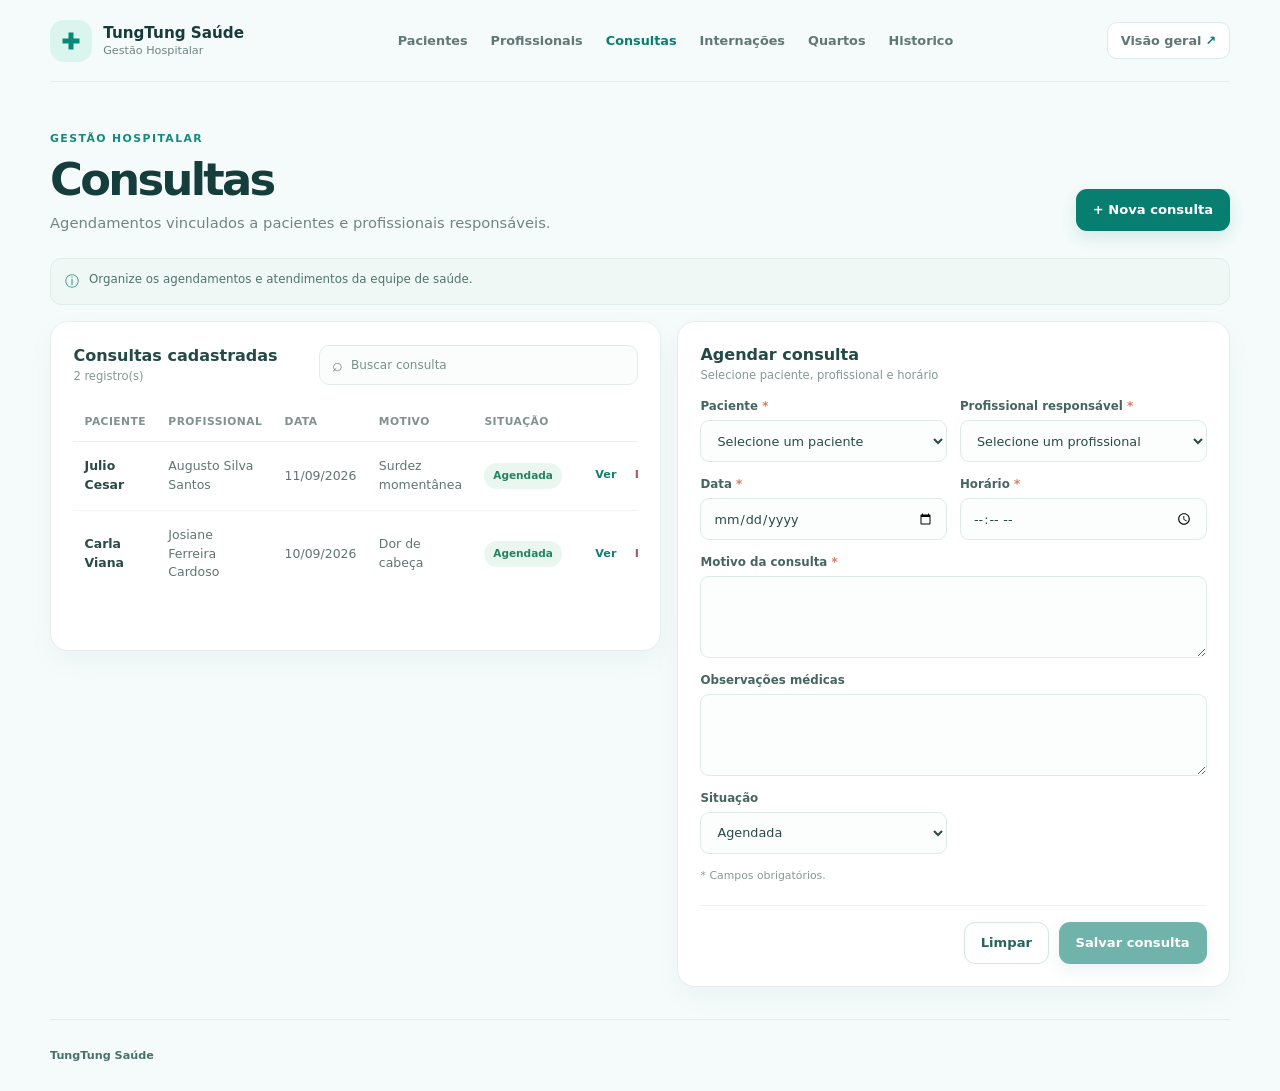
==== commit 69ace5f9: "feat: adiciona pagina de consulta de webpage-frontend junto da criacao de consultas pelo json" ====
--- a/frontend/pages/consulta.html
+++ b/frontend/pages/consulta.html
@@ -1,21 +1,51 @@
 <!DOCTYPE html>
-<html lang="en">
+<html lang="pt-BR">
 <head>
     <meta charset="UTF-8">
     <meta name="viewport" content="width=device-width, initial-scale=1.0">
-    <title>Document</title>
+    <meta name="theme-color" content="#f4fbfa">
+    <title>Consultas | TungTung Saúde</title>
     <link rel="stylesheet" href="../assets/css/style.css">
-    <link rel="stylesheet" href="../assets/css/pages/consulta.css">
-    <script type="module" defer src="../assets/js/script.js"></script>
-    <script type="module" defer src="../assets/js/pages/consulta.js"></script>
+    <script type="module" src="../assets/js/script.js"></script>
+    <script type="module" src="../assets/js/pages/consultas.js"></script>
+
 </head>
-<body>
-    <div data-componente="header-base"></div>
-    <main>
-        <h1 class="consulta__titulo">Consultas</h1>
-        <div data-type="consulta"></div>
+<body class="hospital-page">
     
+<div data-componente="header-base"></div>
+
+
+
+    <main id="app-content" class="app-main">
+        <div class="app-heading"><div><p class="app-eyebrow">GESTÃO HOSPITALAR</p><h1>Consultas</h1><p class="app-heading__description">Agendamentos vinculados a pacientes e profissionais responsáveis.</p></div><a class="app-button app-button--primary" href="#cadastro">+ Nova consulta</a></div>
+        <div class="app-info-notice"><span aria-hidden="true">ⓘ</span><span>Organize os agendamentos e atendimentos da equipe de saúde.</span></div>
+        <div class="app-content-grid">
+            <section class="app-panel" aria-labelledby="consultation-list-title" data-type="lista-consultas">
+                <div class="app-toolbar"><div><h2>Consultas cadastradas</h2><p class="app-record-count">Nenhum registro encontrado</p></div><label class="app-search"><span aria-hidden="true">⌕</span><span class="visually-hidden">Buscar consulta</span><input type="search" aria-label="Busca de consultas"></label></div>
+                <div class="app-empty"><span class="app-empty__icon" aria-hidden="true">⌕</span><strong>Nenhuma consulta cadastrada</strong><p>As consultas cadastradas serão listadas nesta área.</p></div>
+            </section>
+            <section id="cadastro" class="app-panel" aria-labelledby="consultation-form-title">
+                <div class="app-toolbar"><div><h2 id="consultation-form-title">Agendar consulta</h2><p class="app-record-count">Selecione paciente, profissional e horário</p></div></div>
+                <form class="app-form app-form--plain" aria-label="Formulário de consulta">
+                    <div class="app-form__fields">
+                        <div class="app-field"><label for="consultation-patient">Paciente <span aria-hidden="true">*</span></label><select id="consultation-patient" name="patient" required><option value="" selected>Selecione um paciente</option></select></div>
+                        <div class="app-field"><label for="consultation-professional">Profissional responsável <span aria-hidden="true">*</span></label><select id="consultation-professional" name="professional" required><option value="" selected>Selecione um profissional</option></select></div>
+                        <div class="app-field"><label for="consultation-date">Data <span aria-hidden="true">*</span></label><input id="consultation-date" name="date" type="date" required></div>
+                        <div class="app-field"><label for="consultation-time">Horário <span aria-hidden="true">*</span></label><input id="consultation-time" name="time" type="time" required></div>
+                        <div class="app-field app-field--wide"><label for="consultation-reason">Motivo da consulta <span aria-hidden="true">*</span></label><textarea id="consultation-reason" name="reason" rows="2" required></textarea></div>
+                        <div class="app-field app-field--wide"><label for="consultation-notes">Observações médicas</label><textarea id="consultation-notes" name="notes" rows="2"></textarea></div>
+                        <div class="app-field"><label for="consultation-status">Situação</label><select id="consultation-status" name="status"><option>Agendada</option><option>Realizada</option><option>Cancelada</option></select></div>
+                    </div>
+                    <p class="app-form-hint">* Campos obrigatórios.</p>
+                    <div class="app-form__actions"><button class="app-button app-button--secondary" type="reset">Limpar</button><button class="app-button app-button--primary" type="button" disabled>Salvar consulta</button></div>
+                </form>
+            </section>
+        </div>
     </main>
-    <div data-componente="footer-base"></div>
+
+
+    <div data-componente="footer-base">
+    </div>
+    
 </body>
 </html>
--- a/frontend/assets/css/style.css
+++ b/frontend/assets/css/style.css
@@ -1,1509 +1,17 @@
-/* Base única de estilos para a página inicial e os módulos do sistema. */
-*,
-*::before,
-*::after {
-	box-sizing: border-box;
-}
+/* reset */
+@import url(base.css);
 
-:root {
-	--font-size-small: 1rem;
-	--font-size-medium: 2rem;
-	--font-size-large: 3rem;
-	--color-primary: #14b8a6;
-	--color-primary-dark: #0f766e;
-	--color-primary-light: #ccfbf1;
-	--color-secondary: #279af1;
-	--color-secondary-dark: #1871b5;
-	--color-secondary-light: #78bef4;
-	--color-success: #16a34a;
-	--color-warning: #f59e0b;
-	--color-danger: #dc2626;
-	--color-info: #0ea5e9;
-}
+/* variaveis */
+@import url(var.css);
 
-html {
-	scroll-behavior: smooth;
-}
+/* estruturas-base */
+@import url(estruturas-base/footer.css);
+@import url(estruturas-base/header.css);
+@import url(estruturas-base/main.css);
+@import url(estruturas-base/nav.css);
+@import url(estruturas-base/section.css);
+@import url(estruturas-base/sistema-interno.css);
 
-body {
-	min-height: 100vh;
-	margin: 0;
-}
-
-/* Página inicial do sistema hospitalar */
-.home-page {
-	--home-ink: #173b3b;
-	--home-muted: #718484;
-	--home-line: #e5efed;
-	--home-surface: #ffffff;
-	--home-background: #f4fbfa;
-	display: flex;
-	flex-direction: column;
-	min-height: 100vh;
-	background: var(--home-background);
-	color: var(--home-ink);
-	font-family: Inter, ui-sans-serif, system-ui, -apple-system, BlinkMacSystemFont, "Segoe UI", sans-serif;
-}
-
-.home-page a {
-	text-decoration: none;
-}
-
-.home-skip-link {
-	position: absolute;
-	top: -4rem;
-	left: 1rem;
-	z-index: 20;
-	padding: 0.75rem 1rem;
-	border-radius: 0.75rem;
-	background: #ffffff;
-	color: var(--home-ink);
-}
-
-.home-skip-link:focus {
-	top: 1rem;
-}
-
-.home-header,
-.home-main,
-.home-footer {
-	width: min(1180px, calc(100% - 3rem));
-	margin-inline: auto;
-}
-
-.home-header {
-	display: flex;
-	min-height: 88px;
-	align-items: center;
-	justify-content: space-between;
-	gap: 1.5rem;
-	border-bottom: 1px solid rgba(22, 85, 78, 0.08);
-}
-
-.home-brand {
-	display: inline-flex;
-	flex-shrink: 0;
-	align-items: center;
-	gap: 0.75rem;
-	color: var(--home-ink);
-}
-
-.home-brand__mark {
-	display: grid;
-	width: 42px;
-	height: 42px;
-	place-items: center;
-	border-radius: 14px;
-	background: #d9f5ee;
-	color: #078978;
-}
-
-.home-brand__mark svg {
-	width: 24px;
-	height: 24px;
-	fill: currentColor;
-}
-
-.home-brand__text,
-.home-brand__text strong,
-.home-brand__text span {
-	display: block;
-}
-
-.home-brand__text strong {
-	font-size: 0.98rem;
-	font-weight: 750;
-	letter-spacing: -0.03em;
-}
-
-.home-brand__text span {
-	margin-top: 0.12rem;
-	color: var(--home-muted);
-	font-size: 0.72rem;
-}
-
-.home-nav {
-	display: flex;
-	align-items: center;
-	gap: clamp(1rem, 2.5vw, 2.2rem);
-}
-
-.home-nav__link {
-	padding-block: 0.5rem;
-	color: #617775;
-	font-size: 0.87rem;
-	font-weight: 600;
-	transition: color 160ms ease;
-}
-
-.home-nav__link:hover,
-.home-nav__link--active {
-	color: #087e70;
-}
-
-.home-header__action,
-.home-button {
-	display: inline-flex;
-	min-height: 44px;
-	align-items: center;
-	justify-content: center;
-	gap: 0.55rem;
-	padding: 0.7rem 1.1rem;
-	border: 1px solid transparent;
-	border-radius: 12px;
-	font-size: 0.86rem;
-	font-weight: 700;
-	transition: transform 160ms ease, background-color 160ms ease, box-shadow 160ms ease;
-}
-
-.home-header__action,
-.home-button--primary {
-	background: #087e70;
-	color: #ffffff;
-	box-shadow: 0 8px 18px rgba(8, 126, 112, 0.14);
-}
-
-.home-header__action:hover,
-.home-button--primary:hover {
-	transform: translateY(-2px);
-	background: #06695e;
-	color: #ffffff;
-	box-shadow: 0 10px 22px rgba(8, 126, 112, 0.2);
-}
-
-.home-header__action span {
-	font-size: 1.25rem;
-	font-weight: 400;
-	line-height: 0.8;
-}
-
-.home-main {
-	flex: 1;
-}
-
-.home-hero {
-	display: grid;
-	min-height: 430px;
-	grid-template-columns: 1.1fr 0.9fr;
-	align-items: center;
-	gap: 3rem;
-	padding-block: 3.5rem 3rem;
-}
-
-.home-eyebrow {
-	display: flex;
-	align-items: center;
-	gap: 0.55rem;
-	margin: 0 0 1rem;
-	color: #138b7c;
-	font-size: 0.7rem;
-	font-weight: 800;
-	letter-spacing: 0.13em;
-}
-
-.home-eyebrow > span {
-	width: 7px;
-	height: 7px;
-	border-radius: 50%;
-	background: #22b89b;
-	box-shadow: 0 0 0 4px rgba(34, 184, 155, 0.12);
-}
-
-.home-hero h1 {
-	margin: 0;
-	color: #153d3b;
-	font-size: clamp(2.35rem, 4.4vw, 3.9rem);
-	font-weight: 760;
-	letter-spacing: -0.065em;
-	line-height: 1.09;
-}
-
-.home-hero h1 span {
-	color: #159686;
-}
-
-.home-hero__description {
-	max-width: 510px;
-	margin: 1.25rem 0 0;
-	color: #687f7e;
-	font-size: 1rem;
-	line-height: 1.75;
-}
-
-.home-hero__actions {
-	display: flex;
-	flex-wrap: wrap;
-	gap: 0.75rem;
-	margin-top: 1.7rem;
-}
-
-.home-button--primary span,
-.home-integrity > a span {
-	font-size: 1.1rem;
-	transition: transform 160ms ease;
-}
-
-.home-button--primary:hover span,
-.home-integrity > a:hover span {
-	transform: translateX(3px);
-}
-
-.home-button--secondary {
-	border-color: #d5e7e3;
-	background: rgba(255, 255, 255, 0.72);
-	color: #28635c;
-}
-
-.home-button--secondary:hover {
-	transform: translateY(-2px);
-	border-color: #aad6cd;
-	background: #ffffff;
-	color: #087e70;
-}
-
-.home-hero__note {
-	display: flex;
-	align-items: center;
-	gap: 0.75rem;
-	margin-top: 2rem;
-}
-
-.home-hero__note-icon {
-	display: grid;
-	width: 30px;
-	height: 30px;
-	flex: 0 0 30px;
-	place-items: center;
-	border-radius: 50%;
-	background: #ddf4e9;
-	color: #138157;
-	font-size: 0.9rem;
-	font-weight: 800;
-}
-
-.home-hero__note p {
-	margin: 0;
-	color: #778987;
-	font-size: 0.76rem;
-	line-height: 1.5;
-}
-
-.home-hero__note strong {
-	color: #335b57;
-	font-size: 0.81rem;
-}
-
-.home-hero__visual {
-	position: relative;
-	display: grid;
-	min-height: 340px;
-	place-items: center;
-	isolation: isolate;
-}
-
-.home-hero__visual::before {
-	position: absolute;
-	z-index: -2;
-	width: min(340px, 90%);
-	aspect-ratio: 1;
-	border-radius: 50%;
-	background: linear-gradient(145deg, #d8f2ec, #e9f8f5 58%, #e0f3ef);
-	content: "";
-}
-
-.home-orbit {
-	position: absolute;
-	z-index: -1;
-	width: 360px;
-	height: 160px;
-	border: 1px solid rgba(19, 143, 127, 0.16);
-	border-radius: 50%;
-	transform: rotate(-32deg);
-}
-
-.home-orbit--inner {
-	width: 315px;
-	height: 130px;
-	transform: rotate(35deg);
-}
-
-.home-visual-card {
-	width: min(330px, 88%);
-	padding: 1.6rem;
-	border: 1px solid rgba(255, 255, 255, 0.9);
-	border-radius: 24px;
-	background: rgba(255, 255, 255, 0.9);
-	box-shadow: 0 24px 55px rgba(29, 90, 81, 0.15);
-	backdrop-filter: blur(12px);
-	transform: rotate(-2deg);
-}
-
-.home-visual-card__top {
-	display: flex;
-	align-items: center;
-	justify-content: space-between;
-}
-
-.home-visual-card__icon {
-	display: grid;
-	width: 42px;
-	height: 42px;
-	place-items: center;
-	border-radius: 14px;
-	background: #e0f5ef;
-	color: #0b927e;
-}
-
-.home-visual-card__icon svg {
-	width: 24px;
-	fill: currentColor;
-}
-
-.home-visual-card__tag {
-	padding: 0.4rem 0.65rem;
-	border-radius: 20px;
-	background: #eff9f5;
-	color: #26816e;
-	font-size: 0.65rem;
-	font-weight: 700;
-}
-
-.home-visual-card h2 {
-	margin: 1.35rem 0 0.45rem;
-	color: #1c4642;
-	font-size: 1.32rem;
-	font-weight: 750;
-	letter-spacing: -0.04em;
-	line-height: 1.25;
-}
-
-.home-visual-card > p {
-	margin: 0;
-	color: #718583;
-	font-size: 0.78rem;
-	line-height: 1.65;
-}
-
-.home-visual-card__flow {
-	display: flex;
-	align-items: center;
-	justify-content: space-between;
-	gap: 0.4rem;
-	margin-top: 1.35rem;
-	padding-top: 1rem;
-	border-top: 1px solid #edf2f0;
-	color: #3d6761;
-	font-size: 0.62rem;
-	font-weight: 700;
-}
-
-.home-visual-card__flow i {
-	width: 20px;
-	height: 1px;
-	background: #a6d9ce;
-}
-
-.home-floating {
-	position: absolute;
-	display: grid;
-	width: 38px;
-	height: 38px;
-	place-items: center;
-	border: 1px solid rgba(255, 255, 255, 0.9);
-	border-radius: 13px;
-	background: #ffffff;
-	box-shadow: 0 8px 25px rgba(30, 97, 84, 0.12);
-	color: #16a18c;
-	font-size: 1.4rem;
-	font-weight: 400;
-}
-
-.home-floating--top {
-	top: 14%;
-	right: 8%;
-}
-
-.home-floating--bottom {
-	bottom: 13%;
-	left: 7%;
-	color: #efae4a;
-	font-size: 1.1rem;
-}
-
-.home-modules {
-	padding-block: 1rem 3.25rem;
-}
-
-.home-section-heading {
-	display: flex;
-	align-items: end;
-	justify-content: space-between;
-	gap: 1rem;
-	margin-bottom: 1.3rem;
-}
-
-.home-section-heading .home-eyebrow {
-	margin-bottom: 0.45rem;
-}
-
-.home-section-heading h2 {
-	margin: 0;
-	color: #1a4140;
-	font-size: 1.65rem;
-	font-weight: 750;
-	letter-spacing: -0.045em;
-}
-
-.home-section-heading > div > p:last-child {
-	margin: 0.4rem 0 0;
-	color: var(--home-muted);
-	font-size: 0.88rem;
-}
-
-.home-section-heading__hint {
-	padding: 0.4rem 0.7rem;
-	border: 1px solid #dcebe7;
-	border-radius: 20px;
-	color: #64807a;
-	font-size: 0.7rem;
-	font-weight: 700;
-}
-
-.home-module-grid {
-	display: grid;
-	grid-template-columns: repeat(3, minmax(0, 1fr));
-	gap: 0.85rem;
-}
-
-.home-module-card {
-	display: flex;
-	min-height: 104px;
-	align-items: center;
-	gap: 0.9rem;
-	padding: 1.1rem;
-	border: 1px solid #e6efed;
-	border-radius: 16px;
-	background: var(--home-surface);
-	box-shadow: 0 4px 14px rgba(30, 78, 73, 0.025);
-	transition: transform 170ms ease, border-color 170ms ease, box-shadow 170ms ease;
-}
-
-.home-module-card:hover {
-	transform: translateY(-3px);
-	border-color: #b9ded5;
-	box-shadow: 0 14px 28px rgba(30, 78, 73, 0.09);
-}
-
-.home-module-card__icon {
-	display: grid;
-	width: 46px;
-	height: 46px;
-	flex: 0 0 46px;
-	place-items: center;
-	border-radius: 15px;
-}
-
-.home-module-card__icon svg {
-	width: 23px;
-	fill: currentColor;
-}
-
-.home-module-card__icon--teal { background: #e3f7f1; color: #118976; }
-.home-module-card__icon--blue { background: #e8f2ff; color: #3477c3; }
-.home-module-card__icon--purple { background: #f0ebff; color: #7960c6; }
-.home-module-card__icon--orange { background: #fff1e3; color: #d88536; }
-.home-module-card__icon--green { background: #e9f5e8; color: #598e50; }
-.home-module-card__icon--pink { background: #ffedf1; color: #cf6880; }
-
-.home-module-card__body {
-	display: grid;
-	min-width: 0;
-	gap: 0.28rem;
-}
-
-.home-module-card__body strong {
-	color: #244946;
-	font-size: 0.91rem;
-	font-weight: 750;
-}
-
-.home-module-card__body > span {
-	color: #788987;
-	font-size: 0.73rem;
-	line-height: 1.4;
-}
-
-.home-module-card__arrow {
-	margin-left: auto;
-	color: #a4bab5;
-	font-size: 1.05rem;
-	transition: color 170ms ease, transform 170ms ease;
-}
-
-.home-module-card:hover .home-module-card__arrow {
-	transform: translate(2px, -2px);
-	color: #0b8b79;
-}
-
-.home-integrity {
-	display: flex;
-	align-items: center;
-	gap: 1rem;
-	margin-bottom: 3rem;
-	padding: 1.25rem 1.5rem;
-	border: 1px solid #dbeee8;
-	border-radius: 17px;
-	background: linear-gradient(100deg, #eaf8f3, #f3fbf8);
-}
-
-.home-integrity__icon {
-	display: grid;
-	width: 42px;
-	height: 42px;
-	flex: 0 0 42px;
-	place-items: center;
-	border-radius: 14px;
-	background: #d7f1e7;
-	color: #12866f;
-	font-size: 1.2rem;
-}
-
-.home-integrity > div {
-	flex: 1;
-}
-
-.home-integrity strong {
-	color: #28564f;
-	font-size: 0.88rem;
-}
-
-.home-integrity p {
-	margin: 0.25rem 0 0;
-	color: #718781;
-	font-size: 0.76rem;
-}
-
-.home-integrity > a {
-	display: inline-flex;
-	align-items: center;
-	gap: 0.45rem;
-	color: #087e70;
-	font-size: 0.78rem;
-	font-weight: 750;
-	white-space: nowrap;
-}
-
-.home-footer {
-	display: flex;
-	min-height: 82px;
-	align-items: center;
-	justify-content: space-between;
-	gap: 1rem;
-	border-top: 1px solid rgba(22, 85, 78, 0.08);
-}
-
-.home-brand--footer .home-brand__text strong {
-	font-size: 0.83rem;
-}
-
-.home-brand--footer .home-brand__text span,
-.home-footer > p {
-	color: #879896;
-	font-size: 0.69rem;
-}
-
-.home-footer > p {
-	margin: 0;
-}
-
-.home-page a:focus-visible {
-	outline: 3px solid #51b9a5;
-	outline-offset: 3px;
-}
-
-@media (max-width: 850px) {
-	.home-header,
-	.home-main,
-	.home-footer {
-		width: min(100% - 2rem, 700px);
-	}
-
-	.home-header {
-		flex-wrap: wrap;
-		padding-block: 1rem;
-	}
-
-	.home-nav {
-		order: 3;
-		width: 100%;
-		justify-content: center;
-		padding-top: 0.4rem;
-	}
-
-	.home-hero {
-		min-height: 0;
-		grid-template-columns: 1fr 0.8fr;
-		gap: 1rem;
-		padding-block: 3rem 2rem;
-	}
-
-	.home-hero__visual {
-		min-height: 280px;
-	}
-
-	.home-visual-card {
-		padding: 1.25rem;
-	}
-
-	.home-orbit {
-		width: 290px;
-	}
-
-	.home-module-grid {
-		grid-template-columns: repeat(2, minmax(0, 1fr));
-	}
-}
-
-@media (max-width: 600px) {
-	.home-header,
-	.home-main,
-	.home-footer {
-		width: calc(100% - 2rem);
-	}
-
-	.home-header {
-		gap: 0.75rem;
-	}
-
-	.home-header__action {
-		min-height: 40px;
-		padding-inline: 0.75rem;
-		font-size: 0.75rem;
-	}
-
-	.home-nav {
-		justify-content: space-between;
-		gap: 0.5rem;
-	}
-
-	.home-nav__link {
-		font-size: 0.75rem;
-	}
-
-	.home-hero {
-		grid-template-columns: 1fr;
-		gap: 0.5rem;
-		padding-top: 2.5rem;
-	}
-
-	.home-hero h1 {
-		font-size: clamp(2.4rem, 11vw, 3.25rem);
-	}
-
-	.home-hero__description {
-		font-size: 0.93rem;
-	}
-
-	.home-hero__visual {
-		min-height: 300px;
-		margin-top: 0.25rem;
-	}
-
-	.home-visual-card {
-		width: min(330px, 84%);
-	}
-
-	.home-section-heading h2 {
-		font-size: 1.45rem;
-	}
-
-	.home-section-heading__hint {
-		display: none;
-	}
-
-	.home-module-grid {
-		grid-template-columns: 1fr;
-		gap: 0.65rem;
-	}
-
-	.home-module-card {
-		min-height: 88px;
-	}
-
-	.home-integrity {
-		align-items: flex-start;
-		flex-wrap: wrap;
-		padding: 1rem;
-	}
-
-	.home-integrity > div {
-		flex-basis: calc(100% - 60px);
-	}
-
-	.home-integrity > a {
-		margin-left: 3.5rem;
-	}
-
-	.home-footer {
-		align-items: flex-start;
-		flex-direction: column;
-		justify-content: center;
-		padding-block: 1.1rem;
-	}
-}
-
-@media (prefers-reduced-motion: reduce) {
-	.home-page *,
-	.home-page *::before,
-	.home-page *::after {
-		scroll-behavior: auto !important;
-		transition-duration: 0.01ms !important;
-	}
-}
-
-/* Telas internas do sistema */
-.hospital-page {
-	--app-ink: #173b3b;
-	--app-muted: #718484;
-	--app-line: #e5efed;
-	--app-primary: #087e70;
-	--app-background: #f4fbfa;
-	display: flex;
-	min-height: 100vh;
-	flex-direction: column;
-	background: var(--app-background);
-	color: var(--app-ink);
-	font-family: Inter, ui-sans-serif, system-ui, -apple-system, BlinkMacSystemFont, "Segoe UI", sans-serif;
-}
-
-.hospital-page #hospital-app {
-	display: flex;
-	min-height: 100vh;
-	flex-direction: column;
-}
-
-.hospital-page [hidden] {
-	display: none !important;
-}
-
-.app-skip-link {
-	position: absolute;
-	top: -4rem;
-	left: 1rem;
-	z-index: 20;
-	padding: 0.75rem 1rem;
-	border-radius: 0.75rem;
-	background: #fff;
-	color: var(--app-ink);
-}
-
-.app-skip-link:focus {
-	top: 1rem;
-}
-
-.app-topbar,
-.app-main,
-.app-footer {
-	width: min(1180px, calc(100% - 3rem));
-	margin-inline: auto;
-}
-
-.app-topbar {
-	display: flex;
-	min-height: 82px;
-	align-items: center;
-	justify-content: space-between;
-	gap: 1.25rem;
-	border-bottom: 1px solid rgba(22, 85, 78, 0.08);
-}
-
-.app-brand {
-	display: inline-flex;
-	flex-shrink: 0;
-	align-items: center;
-	gap: 0.7rem;
-	color: var(--app-ink);
-	text-decoration: none;
-}
-
-.app-brand__mark {
-	display: grid;
-	width: 42px;
-	height: 42px;
-	place-items: center;
-	border-radius: 14px;
-	background: #d9f5ee;
-	color: #078978;
-}
-
-.app-brand__mark svg {
-	width: 24px;
-	height: 24px;
-	fill: currentColor;
-}
-
-.app-brand > span:last-child {
-	display: grid;
-	gap: 0.1rem;
-}
-
-.app-brand strong {
-	font-size: 0.95rem;
-	font-weight: 750;
-}
-
-.app-brand small {
-	color: var(--app-muted);
-	font-size: 0.7rem;
-}
-
-.app-nav {
-	display: flex;
-	align-items: center;
-	gap: clamp(0.75rem, 1.8vw, 1.5rem);
-}
-
-.app-nav a,
-.app-home-link {
-	color: #617775;
-	font-size: 0.8rem;
-	font-weight: 650;
-	text-decoration: none;
-	white-space: nowrap;
-}
-
-.app-nav a:hover,
-.app-nav a[aria-current="page"] {
-	color: var(--app-primary);
-}
-
-.app-home-link {
-	padding: 0.6rem 0.8rem;
-	border: 1px solid #dcebe7;
-	border-radius: 10px;
-	background: #fff;
-}
-
-.app-home-link span {
-	margin-left: 0.25rem;
-	color: var(--app-primary);
-}
-
-.app-main {
-	flex: 1;
-	padding-block: 3.15rem 2rem;
-}
-
-.app-heading {
-	display: flex;
-	align-items: end;
-	justify-content: space-between;
-	gap: 1rem;
-	margin-bottom: 1.7rem;
-}
-
-.app-eyebrow {
-	margin: 0 0 0.45rem;
-	color: #138b7c;
-	font-size: 0.68rem;
-	font-weight: 800;
-	letter-spacing: 0.13em;
-}
-
-.app-heading h1 {
-	margin: 0;
-	color: #153d3b;
-	font-size: clamp(2rem, 4vw, 2.8rem);
-	font-weight: 760;
-	letter-spacing: -0.06em;
-}
-
-.app-heading__description {
-	margin: 0.5rem 0 0;
-	color: var(--app-muted);
-	font-size: 0.92rem;
-}
-
-.app-button {
-	display: inline-flex;
-	min-height: 42px;
-	align-items: center;
-	justify-content: center;
-	gap: 0.45rem;
-	padding: 0.65rem 1rem;
-	border: 1px solid transparent;
-	border-radius: 11px;
-	cursor: pointer;
-	font: inherit;
-	font-size: 0.82rem;
-	font-weight: 700;
-	text-decoration: none;
-	transition: transform 150ms ease, background-color 150ms ease, border-color 150ms ease;
-}
-
-.app-button:hover {
-	transform: translateY(-1px);
-}
-
-.app-button--primary {
-	background: var(--app-primary);
-	box-shadow: 0 7px 16px rgba(8, 126, 112, 0.13);
-	color: #fff;
-}
-
-.app-button--primary:hover {
-	background: #06695e;
-	color: #fff;
-}
-
-.app-button--primary > span {
-	font-size: 1.2rem;
-	font-weight: 400;
-}
-
-.app-button--secondary {
-	border-color: #d5e7e3;
-	background: #fff;
-	color: #28635c;
-}
-
-.app-button--secondary:hover {
-	border-color: #aad6cd;
-	color: var(--app-primary);
-}
-
-.app-info-notice {
-	display: flex;
-	align-items: flex-start;
-	gap: 0.6rem;
-	margin-bottom: 1rem;
-	padding: 0.75rem 0.9rem;
-	border: 1px solid #dfeeea;
-	border-radius: 11px;
-	background: #eff8f5;
-	color: #52736d;
-	font-size: 0.74rem;
-	line-height: 1.5;
-}
-
-.app-info-notice > span:first-child {
-	color: #148875;
-	font-size: 0.9rem;
-}
-
-.app-panel {
-	min-height: 330px;
-	padding: 1.4rem;
-	border: 1px solid var(--app-line);
-	border-radius: 18px;
-	background: #fff;
-	box-shadow: 0 10px 30px rgba(30, 78, 73, 0.035);
-}
-
-.app-toolbar {
-	display: flex;
-	align-items: center;
-	justify-content: space-between;
-	gap: 1rem;
-	margin-bottom: 1.1rem;
-}
-
-.app-toolbar h2 {
-	margin: 0;
-	color: #244946;
-	font-size: 1rem;
-	font-weight: 750;
-}
-
-.app-record-count {
-	margin: 0.25rem 0 0;
-	color: #879896;
-	font-size: 0.72rem;
-}
-
-.app-filters {
-	display: flex;
-	align-items: center;
-	gap: 0.6rem;
-}
-
-.app-search{
-    font-size: 12px;
-}
-
-.app-search,
-.app-filter-select {
-	display: flex;
-	min-height: 40px;
-	align-items: center;
-	gap: 0.5rem;
-	padding-inline: 0.75rem;
-	border: 1px solid #e3ecea;
-	border-radius: 10px;
-	background: #fbfdfc;
-	color: #78908b;
-}
-
-.app-search > span:first-child {
-	font-size: 1.1rem;
-}
-
-.app-search input,
-.app-filter-select select {
-	min-width: 170px;
-	border: 0;
-	outline: 0;
-	background: transparent;
-	color: #365852;
-	font: inherit;
-	font-size: 0.78rem;
-}
-
-.app-filter-select select {
-	min-width: 150px;
-}
-
-.app-search:focus-within,
-.app-filter-select:focus-within {
-	border-color: #7bcabb;
-	box-shadow: 0 0 0 3px rgba(81, 185, 165, 0.12);
-}
-
-.app-table-wrap {
-	overflow-x: auto;
-	width: 100%;
-}
-
-.app-table {
-	width: 100%;
-	border-collapse: collapse;
-	text-align: left;
-}
-
-.app-table th {
-	padding: 0.8rem 0.7rem;
-	border-bottom: 1px solid #e9f0ee;
-	color: #82918f;
-	font-size: 0.67rem;
-	font-weight: 750;
-	letter-spacing: 0.04em;
-	text-transform: uppercase;
-	white-space: nowrap;
-}
-
-.app-table td {
-	max-width: 260px;
-	padding: 0.95rem 0.7rem;
-	border-bottom: 1px solid #f0f4f3;
-	color: #617572;
-	font-size: 0.78rem;
-	line-height: 1.5;
-	vertical-align: middle;
-}
-
-.app-table tr:last-child td {
-	border-bottom: 0;
-}
-
-.app-table__primary {
-	color: #294a46 !important;
-	font-weight: 700;
-}
-
-.app-status {
-	display: inline-flex;
-	padding: 0.32rem 0.55rem;
-	border-radius: 20px;
-	background: #eaf7f1;
-	color: #278261;
-	font-size: 0.66rem;
-	font-weight: 750;
-	white-space: nowrap;
-}
-
-.app-status--pending {
-	background: #fff6df;
-	color: #9b741d;
-}
-
-.app-status--warning {
-	background: #fff0e6;
-	color: #a9602c;
-}
-
-.app-status--danger {
-	background: #fff0f0;
-	color: #a94e56;
-}
-
-.app-table__actions {
-	text-align: right;
-	white-space: nowrap;
-}
-
-.app-table__actions button {
-	margin-left: 0.25rem;
-	padding: 0.35rem 0.45rem;
-	border: 0;
-	border-radius: 7px;
-	background: transparent;
-	color: #147e70;
-	cursor: pointer;
-	font: inherit;
-	font-size: 0.7rem;
-	font-weight: 700;
-}
-
-.app-table__actions button:hover {
-	background: #edf8f5;
-}
-
-.app-table__actions .app-table__delete {
-	color: #ad5961;
-}
-
-.app-table__actions .app-table__delete:hover {
-	background: #fff1f1;
-}
-
-.app-empty {
-	display: grid;
-	min-height: 230px;
-	place-content: center;
-	justify-items: center;
-	gap: 0.6rem;
-	padding: 1.5rem;
-	text-align: center;
-}
-
-.app-empty__icon {
-	display: grid;
-	width: 46px;
-	height: 46px;
-	place-items: center;
-	border-radius: 15px;
-	background: #eff8f5;
-	color: #248d7b;
-	font-size: 1.4rem;
-}
-
-.app-empty strong {
-	color: #365852;
-	font-size: 0.92rem;
-}
-
-.app-empty p {
-	max-width: 350px;
-	margin: 0 0 0.4rem;
-	color: #81928f;
-	font-size: 0.77rem;
-	line-height: 1.55;
-}
-
-.app-footnote {
-	margin: 1rem 0 0;
-	color: #91a09d;
-	font-size: 0.69rem;
-}
-
-.app-footer {
-	display: flex;
-	min-height: 72px;
-	align-items: center;
-	justify-content: space-between;
-	gap: 1rem;
-	border-top: 1px solid rgba(22, 85, 78, 0.08);
-	color: #879896;
-	font-size: 0.7rem;
-}
-
-.app-footer a {
-	color: #47716a;
-	font-weight: 750;
-	text-decoration: none;
-}
-
-.app-dialog {
-	width: min(680px, calc(100% - 2rem));
-	max-height: min(90vh, 820px);
-	padding: 0;
-	border: 1px solid #dfeae7;
-	border-radius: 20px;
-	background: #fff;
-	box-shadow: 0 25px 80px rgba(20, 55, 50, 0.24);
-}
-
-.app-dialog::backdrop {
-	background: rgba(19, 48, 45, 0.42);
-	backdrop-filter: blur(3px);
-}
-
-.app-form {
-	max-height: inherit;
-	overflow-y: auto;
-	padding: 1.6rem;
-}
-
-.app-dialog__header {
-	display: flex;
-	align-items: flex-start;
-	justify-content: space-between;
-	gap: 1rem;
-	margin-bottom: 1.3rem;
-}
-
-.app-dialog__header h2 {
-	margin: 0;
-	color: #1a4140;
-	font-size: 1.45rem;
-	font-weight: 750;
-	letter-spacing: -0.04em;
-}
-
-.app-dialog__header > div > p:last-child {
-	margin: 0.35rem 0 0;
-	color: #718484;
-	font-size: 0.8rem;
-}
-
-.app-dialog__close {
-	width: 34px;
-	height: 34px;
-	border: 0;
-	border-radius: 10px;
-	background: #f2f7f6;
-	color: #5c7772;
-	cursor: pointer;
-	font-size: 1.35rem;
-}
-
-.app-form__fields {
-	display: grid;
-	grid-template-columns: repeat(2, minmax(0, 1fr));
-	gap: 0.95rem 0.8rem;
-}
-
-.app-field {
-	display: grid;
-	min-width: 0;
-	gap: 0.42rem;
-}
-
-.app-field--wide {
-	grid-column: 1 / -1;
-}
-
-.app-field label {
-	color: #476560;
-	font-size: 0.74rem;
-	font-weight: 700;
-}
-
-.app-field label span {
-	color: #d77a61;
-}
-
-.app-field input,
-.app-field select,
-.app-field textarea {
-	width: 100%;
-	min-height: 42px;
-	padding: 0.65rem 0.75rem;
-	border: 1px solid #dfeae7;
-	border-radius: 9px;
-	outline: 0;
-	background: #fcfefd;
-	color: #294a46;
-	font: inherit;
-	font-size: 0.8rem;
-}
-
-.app-field textarea {
-	min-height: 82px;
-	resize: vertical;
-}
-
-.app-field input:focus,
-.app-field select:focus,
-.app-field textarea:focus {
-	border-color: #73c6b6;
-	box-shadow: 0 0 0 3px rgba(81, 185, 165, 0.12);
-}
-
-.app-field input::placeholder,
-.app-field textarea::placeholder {
-	color: #a0afac;
-}
-
-.app-form__error {
-	margin: 1rem 0 0;
-	padding: 0.7rem 0.8rem;
-	border: 1px solid #f1d5d5;
-	border-radius: 9px;
-	background: #fff5f4;
-	color: #9f4848;
-	font-size: 0.76rem;
-}
-
-.app-form__actions {
-	display: flex;
-	justify-content: flex-end;
-	gap: 0.6rem;
-	margin-top: 1.3rem;
-	padding-top: 1rem;
-	border-top: 1px solid #edf2f0;
-}
-
-.app-content-grid {
-	display: grid;
-	grid-template-columns: minmax(0, 1.05fr) minmax(0, 0.95fr);
-	align-items: start;
-	gap: 1rem;
-}
-
-.app-form--plain {
-	max-height: none;
-	overflow: visible;
-	padding: 0;
-}
-
-.app-form--plain .app-form__fields {
-	margin-top: 0.2rem;
-}
-
-.app-form-hint {
-	margin: 0.85rem 0 0;
-	color: #899895;
-	font-size: 0.68rem;
-	line-height: 1.5;
-}
-
-.app-form--plain .app-form__actions button:disabled {
-	opacity: 0.58;
-	cursor: not-allowed;
-}
-
-.app-table__empty {
-	padding-block: 1.5rem !important;
-	color: #81928f !important;
-	text-align: center;
-}
-
-.hospital-page a:focus-visible,
-.hospital-page button:focus-visible {
-	outline: 3px solid #51b9a5;
-	outline-offset: 3px;
-}
-
-@media (max-width: 900px) {
-	.app-topbar,
-	.app-main,
-	.app-footer {
-		width: min(100% - 2rem, 760px);
-	}
-
-	.app-topbar {
-		flex-wrap: wrap;
-		padding-block: 0.8rem;
-	}
-
-	.app-nav {
-		order: 3;
-		width: 100%;
-		justify-content: space-between;
-		padding-top: 0.25rem;
-	}
-
-	.app-table {
-		min-width: 720px;
-	}
-
-	.app-content-grid {
-		grid-template-columns: 1fr;
-	}
-}
-
-@media (max-width: 600px) {
-	.app-topbar,
-	.app-main,
-	.app-footer {
-		width: calc(100% - 1.5rem);
-	}
-
-	.app-topbar {
-		gap: 0.7rem;
-	}
-
-	.app-nav {
-		gap: 0.35rem;
-	}
-
-	.app-nav a {
-		font-size: 0.68rem;
-	}
-
-	.app-home-link {
-		padding: 0.5rem 0.6rem;
-		font-size: 0.72rem;
-	}
-
-	.app-main {
-		padding-top: 2rem;
-	}
-
-	.app-heading {
-		align-items: flex-start;
-		flex-direction: column;
-		margin-bottom: 1.2rem;
-	}
-
-	.app-heading .app-button {
-		width: 100%;
-	}
-
-	.app-panel {
-		padding: 1rem 0.75rem;
-	}
-
-	.app-form--plain {
-		padding: 0;
-	}
-
-	.app-toolbar {
-		align-items: stretch;
-		flex-direction: column;
-	}
-
-	.app-filters {
-		align-items: stretch;
-		flex-direction: column;
-	}
-
-	.app-search input,
-	.app-filter-select select {
-		width: 100%;
-	}
-
-	.app-search,
-	.app-filter-select {
-		min-height: 42px;
-	}
-
-	.app-footer {
-		min-height: 64px;
-		font-size: 0.63rem;
-	}
-
-	.app-form {
-		padding: 1.15rem;
-	}
-
-	.app-form__fields {
-		grid-template-columns: 1fr;
-	}
-
-	.app-field--wide {
-		grid-column: auto;
-	}
-}
-
+/* componentes */
+@import url(componentes/botao-base.css);
+@import url(componentes/card-base.css);
